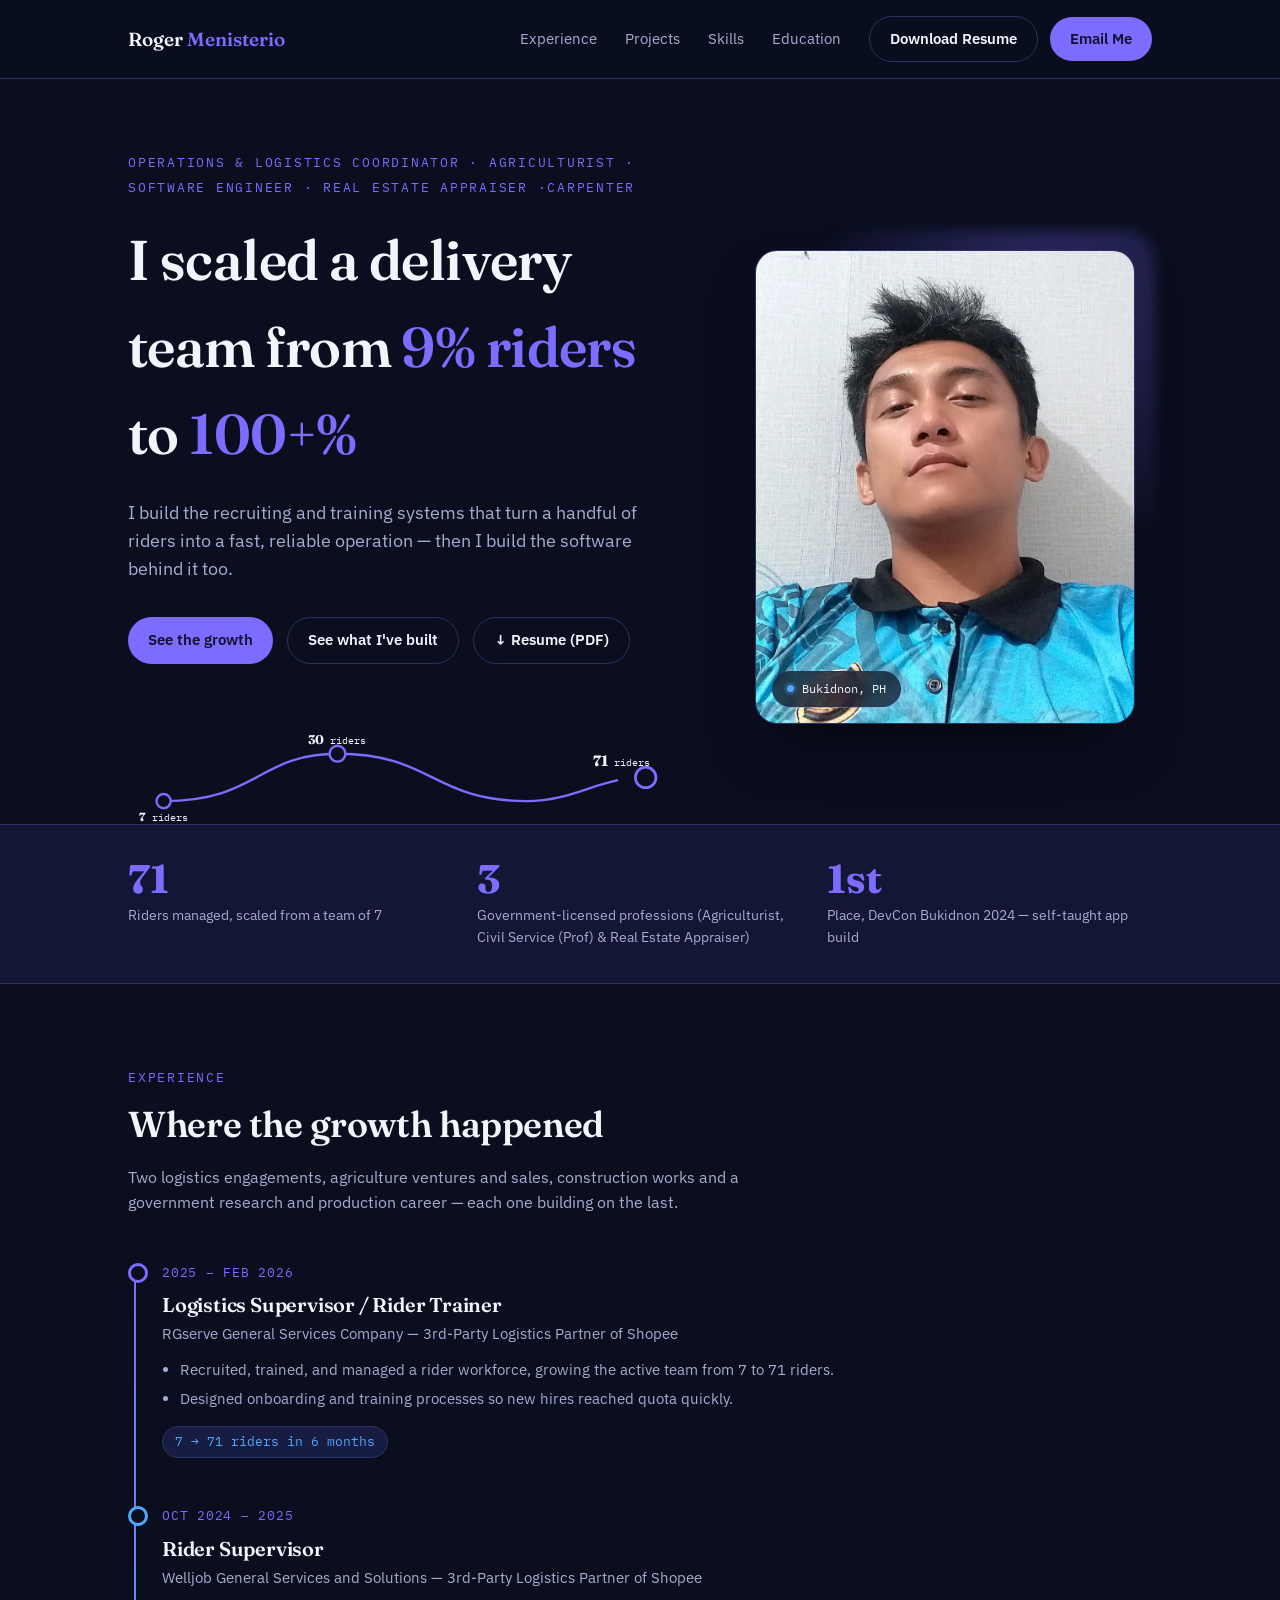
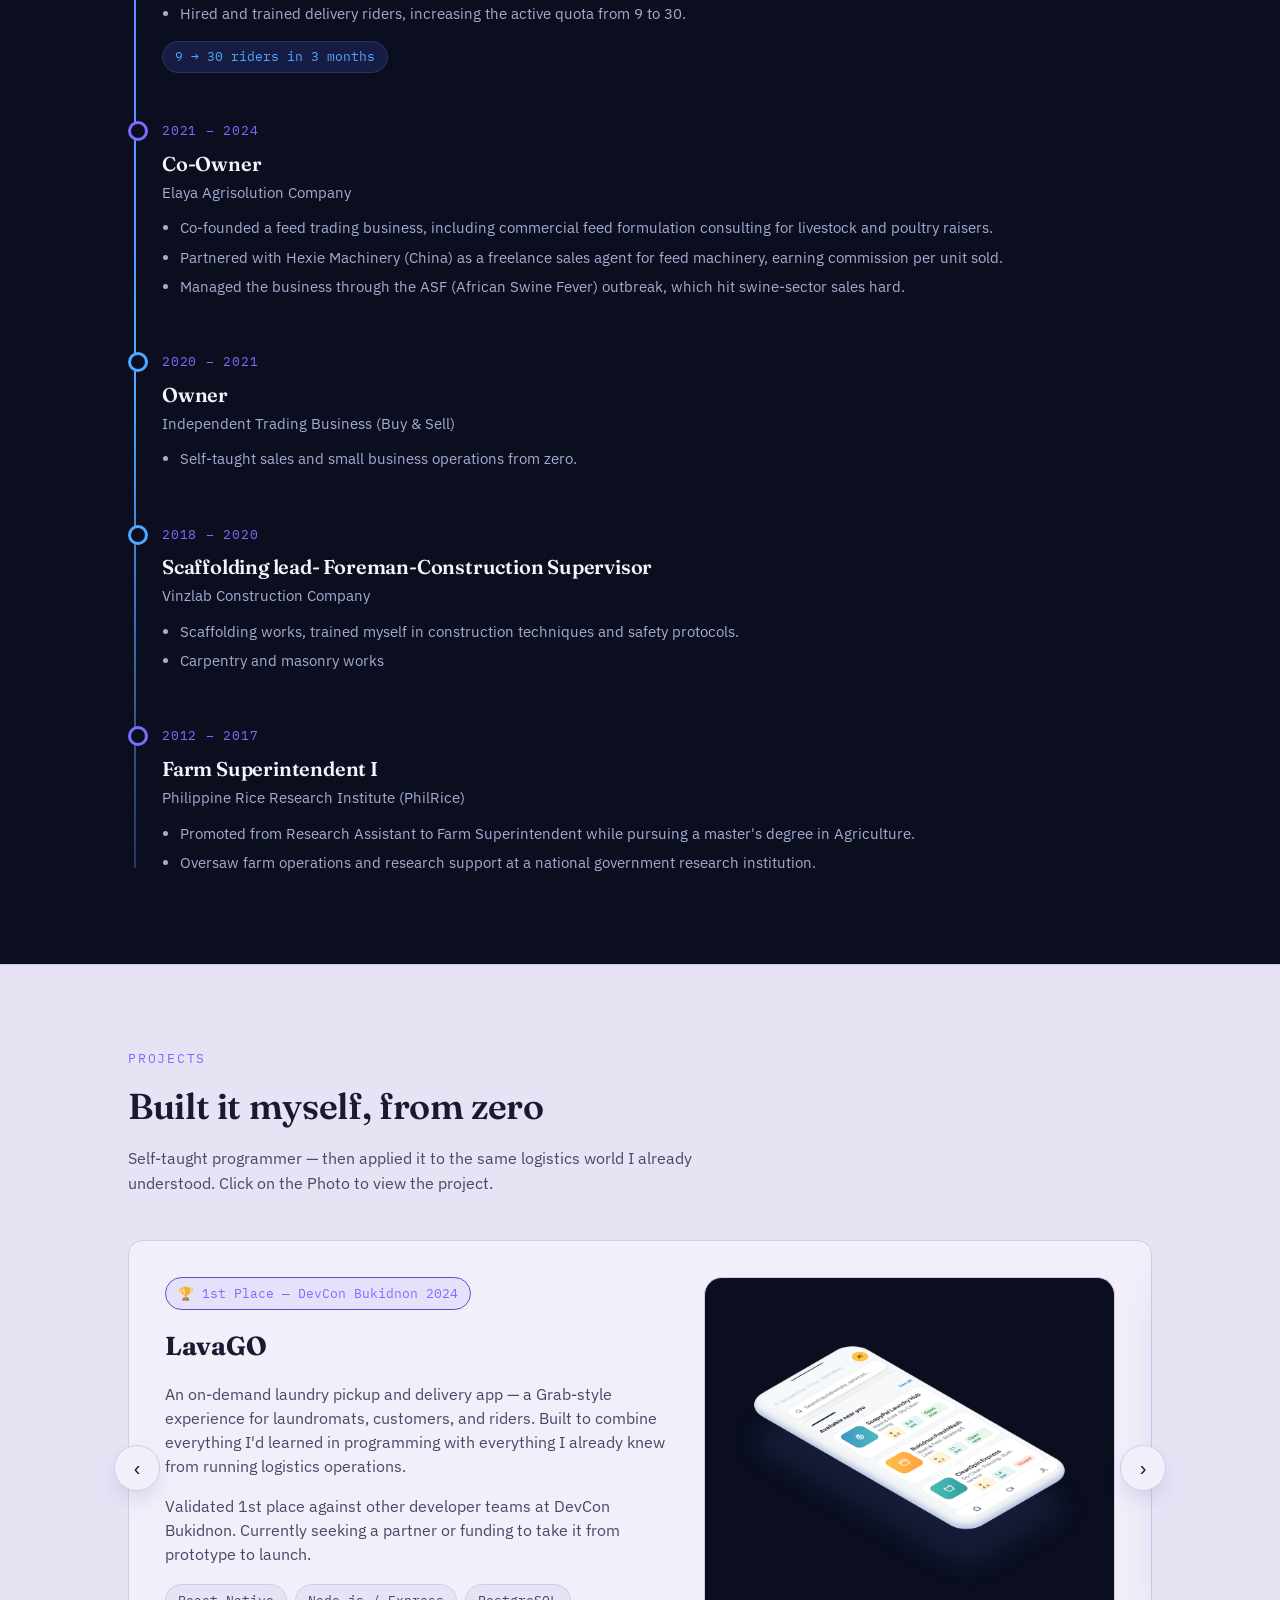
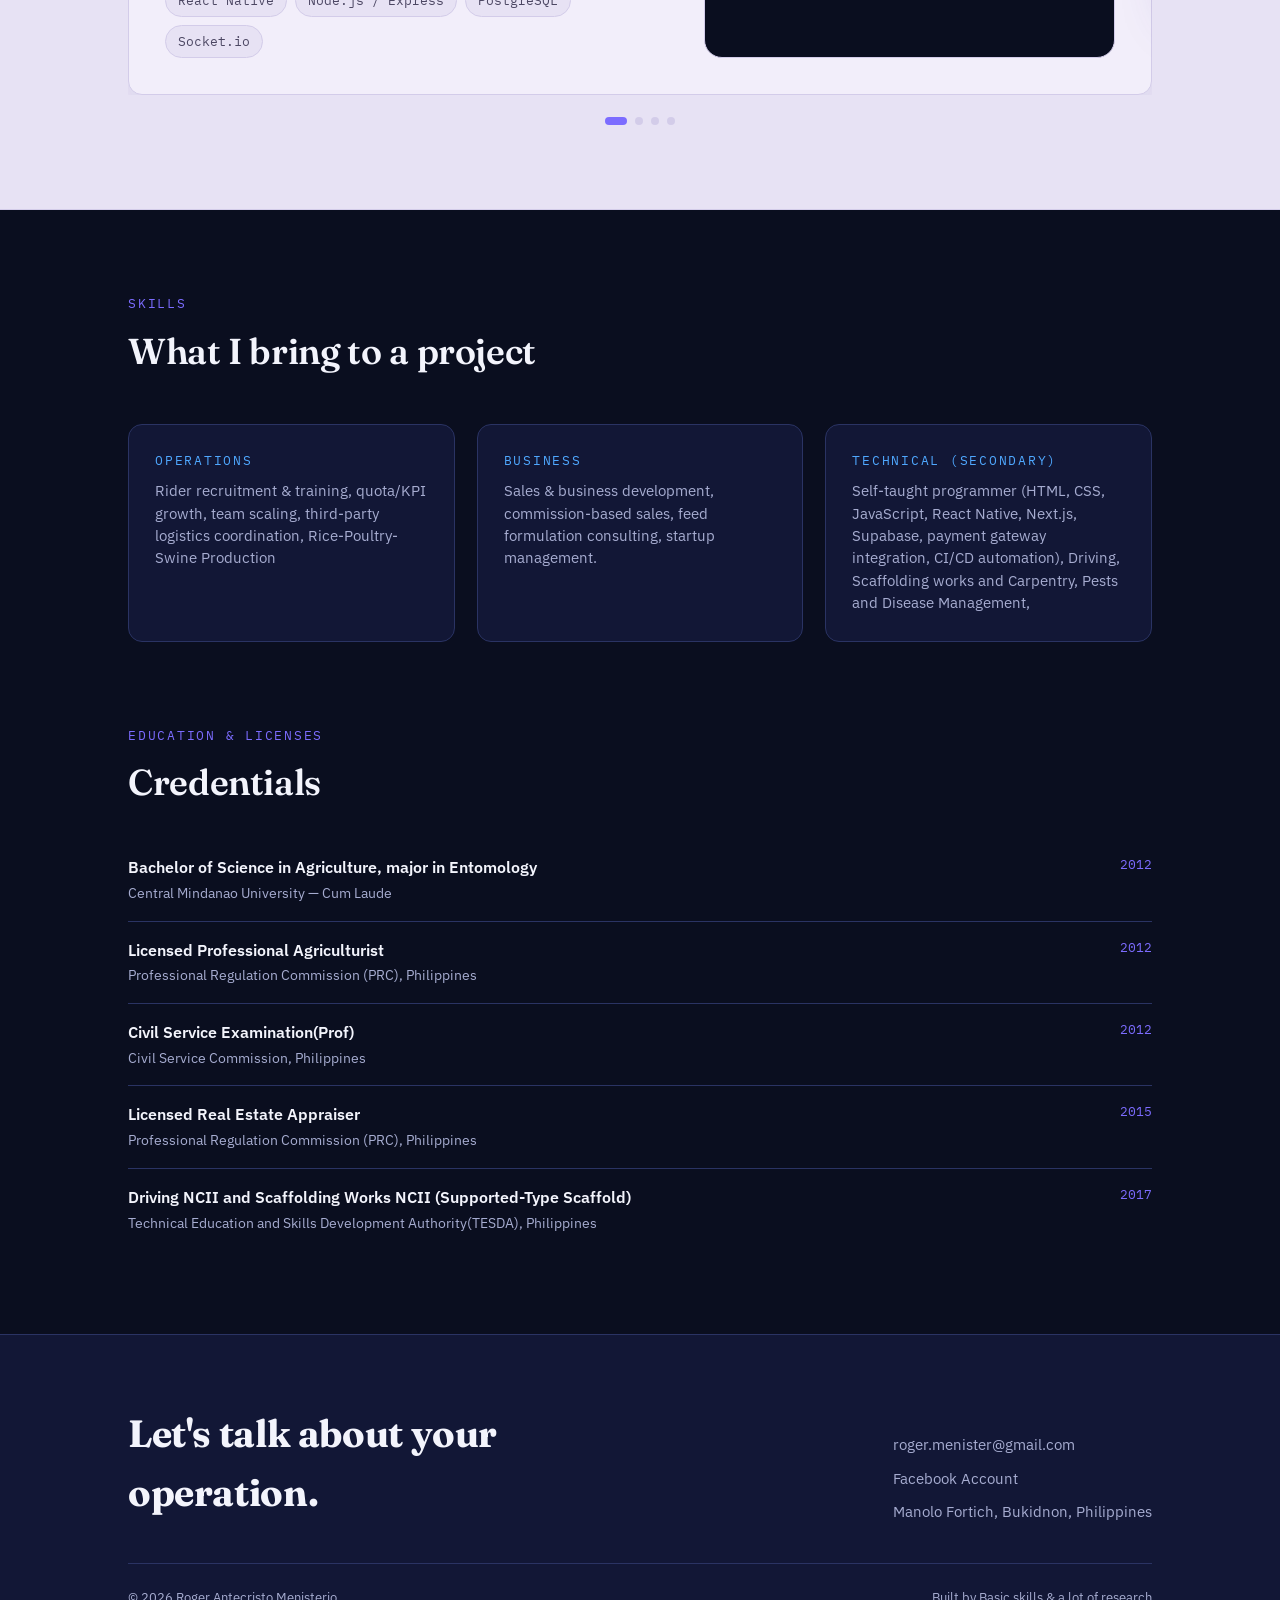
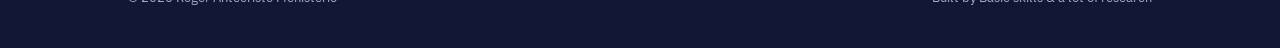
==== index.html @ d22a6342 "modified index.html added link for funnel" ====
<!DOCTYPE html>
<html lang="en">
<head>
<meta charset="UTF-8" />
<meta name="viewport" content="width=device-width, initial-scale=1.0" />
<title>Roger Menisterio — Operations & Logistics Coordinator</title>
<meta name="description" content="Roger Menisterio scales logistics and delivery teams. From 7 riders to 71 — operations, training, and the tech behind them." />
<link rel="preconnect" href="https://fonts.googleapis.com">
<link rel="preconnect" href="https://fonts.gstatic.com" crossorigin>
<link href="https://fonts.googleapis.com/css2?family=Fraunces:opsz,wght@9..144,400;9..144,500;9..144,600;9..144,700&family=IBM+Plex+Sans:wght@400;500;600;700&family=IBM+Plex+Mono:wght@400;500;600&display=swap" rel="stylesheet">
<link rel="stylesheet" href="css/style.css" />
</head>
<body>

<header class="site">
  <div class="wrap">
    <div class="logo">Roger <span>Menisterio</span></div>

    <div class="nav-group" id="nav-group">
      <nav class="links">
        <a href="#work">Experience</a>
        <a href="#projects">Projects</a>
        <a href="#skills">Skills</a>
        <a href="#education">Education</a>
      </nav>
      <div class="header-actions">
        <a class="btn btn-ghost" id="resume-btn" href="https://drive.google.com/uc?export=download&id=16iH8aha3kYG5c7ymf8ZeNE4A8_jQozPO" target="_blank" rel="noopener">Download Resume</a>
        <a class="btn btn-primary" href="mailto:roger.menister@gmail.com" target="_blank" rel="noopener">Email Me</a>
      </div>
    </div>

    <button class="menu-toggle" id="menu-toggle" aria-expanded="false" aria-controls="nav-group" aria-label="Toggle menu">
      <span></span><span></span><span></span>
    </button>
  </div>
</header>

<section class="hero">
  <div class="wrap">
    <div class="hero-grid">
      <div class="hero-text">
        <span class="eyebrow">Operations &amp; Logistics Coordinator · Agriculturist · Software Engineer · Real Estate Appraiser ·Carpenter</span>
        <h1>I scaled a delivery team from <em>9% riders</em> to <em>100+%</em></h1>
        <p class="sub">I build the recruiting and training systems that turn a handful of riders into a fast, reliable operation — then I build the software behind it too.</p>
        <div class="hero-ctas">
          <a class="btn btn-primary" href="#work">See the growth</a>
          <a class="btn btn-ghost" href="#projects">See what I've built</a>
          <a class="btn btn-ghost" href="https://drive.google.com/uc?export=download&id=16iH8aha3kYG5c7ymf8ZeNE4A8_jQozPO" target="_blank" rel="noopener">↓ Resume (PDF)</a>
        </div>

        <div class="route hero-route-wrap" aria-hidden="true">
          <svg viewBox="0 0 700 120" xmlns="http://www.w3.org/2000/svg">
            <path class="route-path animate" d="M40,90 C160,90 160,30 260,30 C380,30 380,90 500,90 C560,90 590,60 650,60" />
            <circle cx="40" cy="90" r="9" fill="#0A0E1F" stroke="#7C6CFF" stroke-width="3"/>
            <text x="40" y="115" text-anchor="middle" class="node-label"><tspan class="node-num" font-size="15">7</tspan> riders</text>
            <circle cx="260" cy="30" r="10" fill="#0A0E1F" stroke="#7C6CFF" stroke-width="3"/>
            <text x="260" y="18" text-anchor="middle" class="node-label"><tspan class="node-num" font-size="16">30</tspan> riders</text>
            <circle cx="650" cy="60" r="13" fill="#0A0E1F" stroke="#7C6CFF" stroke-width="3.5"/>
            <text x="620" y="45" text-anchor="middle" class="node-label"><tspan class="node-num" font-size="19">71</tspan> riders</text>
          </svg>
        </div>
      </div>

      <div class="hero-photo">
        <div class="photo-card">
          <img src="[data-uri]" alt="Roger Menisterio" />
          <!-- <img src="img-cover" alt=""> -->
          <div class="photo-tag"><span class="dot"></span> Bukidnon, PH</div>
        </div>
      </div>
    </div>
  </div>
</section>

<div class="proof">
  <div class="wrap">
    <div class="proof-item">
      <div class="proof-num">71</div>
      <div class="proof-label">Riders managed, scaled from a team of 7</div>
    </div>
    <div class="proof-item">
      <div class="proof-num">3</div>
      <div class="proof-label">Government-licensed professions (Agriculturist, Civil Service (Prof) &amp; Real Estate Appraiser)</div>
    </div>
    <div class="proof-item">
      <div class="proof-num">1st</div>
      <div class="proof-label">Place, DevCon Bukidnon 2024 — self-taught app build</div>
    </div>
  </div>
</div>

<section id="work">
  <div class="wrap">
    <div class="section-head">
      <span class="eyebrow">Experience</span>
      <h2>Where the growth happened</h2>
      <p>Two logistics engagements, agriculture ventures and sales, construction works and a government research and production career — each one building on the last.</p>
    </div>

    <div class="timeline">
      <div class="stop">
        <span class="stop-date">2025 – FEB 2026</span>
        <h3>Logistics Supervisor / Rider Trainer</h3>
        <span class="org">RGserve General Services Company — 3rd-Party Logistics Partner of Shopee</span>
        <ul>
          <li>Recruited, trained, and managed a rider workforce, growing the active team from 7 to 71 riders.</li>
          <li>Designed onboarding and training processes so new hires reached quota quickly.</li>
        </ul>
        <span class="metric">7 → 71 riders in 6 months</span>
      </div>

      <div class="stop tealdot">
        <span class="stop-date">OCT 2024 – 2025</span>
        <h3>Rider Supervisor</h3>
        <span class="org">Welljob General Services and Solutions — 3rd-Party Logistics Partner of Shopee</span>
        <ul>
          <li>Hired and trained delivery riders, increasing the active quota from 9 to 30.</li>
        </ul>
        <span class="metric">9 → 30 riders in 3 months</span>
      </div>

      <div class="stop">
        <span class="stop-date">2021 – 2024</span>
        <h3>Co-Owner</h3>
        <span class="org">Elaya Agrisolution Company</span>
        <ul>
          <li>Co-founded a feed trading business, including commercial feed formulation consulting for livestock and poultry raisers.</li>
          <li>Partnered with Hexie Machinery (China) as a freelance sales agent for feed machinery, earning commission per unit sold.</li>
          <li>Managed the business through the ASF (African Swine Fever) outbreak, which hit swine-sector sales hard.</li>
        </ul>
      </div>

      <div class="stop tealdot">
        <span class="stop-date">2020 – 2021</span>
        <h3>Owner</h3>
        <span class="org">Independent Trading Business (Buy &amp; Sell)</span>
        <ul>
          <li>Self-taught sales and small business operations from zero.</li>
        </ul>
      </div>
      <div class="stop tealdot">
        <span class="stop-date">2018 – 2020</span>
        <h3>Scaffolding lead- Foreman-Construction Supervisor</h3>
        <span class="org">Vinzlab Construction Company</span>
        <ul>
          <li>Scaffolding works, trained myself in construction techniques and safety protocols.</li>
          <li>Carpentry and masonry works</li>
        </ul>
      </div>

      <div class="stop">
        <span class="stop-date">2012 – 2017</span>
        <h3>Farm Superintendent I</h3>
        <span class="org">Philippine Rice Research Institute (PhilRice)</span>
        <ul>
          <li>Promoted from Research Assistant to Farm Superintendent while pursuing a master's degree in Agriculture.</li>
          <li>Oversaw farm operations and research support at a national government research institution.</li>
        </ul>
      </div>
    </div>
  </div>
</section>

<section id="projects" style="background:var(--bg-alt); border-top:1px solid var(--line); border-bottom:1px solid var(--line);">
  <div class="wrap">
    <div class="section-head">
      <span class="eyebrow">Projects</span>
      <h2>Built it myself, from zero</h2>
      <p>Self-taught programmer — then applied it to the same logistics world I already understood. Click on the Photo to view the project.</p>
    </div>

    <div class="carousel" id="project-carousel">
      <button class="carousel-arrow left" id="carousel-prev" aria-label="Previous project">&#8249;</button>

      <div class="carousel-viewport">
        <div class="carousel-track" id="carousel-track">

          <div class="carousel-slide">
            <div class="project-card">
              <div>
                <span class="badge-win">🏆 1st Place — DevCon Bukidnon 2024</span>
                <h3>LavaGO</h3>
                <p>An on-demand laundry pickup and delivery app — a Grab-style experience for laundromats, customers, and riders. Built to combine everything I'd learned in programming with everything I already knew from running logistics operations.</p>
                <p style="margin-top:14px;">Validated 1st place against other developer teams at DevCon Bukidnon. Currently seeking a partner or funding to take it from prototype to launch.</p>
                <div class="stack-pills">
                  <span class="pill">React Native</span>
                  <span class="pill">Node.js / Express</span>
                  <span class="pill">PostgreSQL</span>
                  <span class="pill">Socket.io</span>
                </div>
              </div>
              <div class="app-mock">
                <a href="https://imbobot.github.io/lavaGo-prototype/" target="_blank">              
                <img src="image/lavago-preview.png" 
                    alt="LavaGO app preview" 
                    style="width:100%; height:100%; object-fit:contain;" /> 
                  </a>
              </div>
            </div>
          </div>

          <div class="carousel-slide">
            <div class="project-card">
              <div>
                <span class="badge-win">🏆 Facebook and Youtube Automation 2026</span>
                <h3>PWA Video uploader</h3>
                <p>This is an offline PWA or Progressive Web App project schedule uploader for every video I finished edited and then push the schedule to my schedule.json in github</p>
                <p style="margin-top:14px;">less destruction, simplified uploading and posting to YT & FB</p>
                <div class="stack-pills">
                  <span class="pill">Supabase</span>
                  <span class="pill">PWA</span>
                  <span class="pill">CI/CD</span>
                  <span class="pill">API...</span>
                </div>
              </div>
              <div class="app-mock">
                <a href="https://github.com/ImBobot/feedmaster-automation/" target="_blank">
                  <img src="image/pwa-scheduler.png" alt="PWA Scheduler" style="width:100%; height:100%; object-fit:contain;" />
                </a>
              </div>
            </div>
          </div>

          <div class="carousel-slide">
            <div class="project-card">
              <div>
                <a href="#" target="_blank">
                  <span class="badge-win">🏆 Ebook Selling</span>
                  <h3>Feed Master PH</h3>
                  <p>This site is about teaching feed formulation, tips and management for small, medium livestock and aqua growers. By knowing feed formulation, many farmers able to save cost (by saving 30-40% in feed expenses) - given chance to grow and were able to expand their operations</p>
                  <p style="margin-top:14px;">Testimonies and results can be checked in the website and pages post itself</p>
                  <div class="stack-pills">
                    <span class="pill">paymongo</span>
                    <span class="pill">CI/CD</span>
                    <span class="pill">Node.js</span>
                    <span class="pill">Next.js</span>
                  </div>
                </a>
              </div>
              <div class="app-mock">
                <a href="" target="_blank">
                  <img src="image/feedmaster-ph.png" alt="LavaGO app preview" style="width:100%; height:100%; object-fit:contain;">
                </a>
              </div>
            </div>
          </div>

          <div class="carousel-slide">
            <div class="project-card">
              <div>
                <span class="badge-win">🏆 Prospect Funnel</span>
                <h3>Lead Generation App</h3>
                <p>This is one of those application I used while assisting  two logistic companies increase their qouta. I used facebook ads then a landing page to filter interested applications, send the FREEbies this is the same pattern I used</p>
                <p style="margin-top:14px;">Facebook Marketing + Automation + Google Apps Script + google sheet equals to efficient lead generation</p>
                <div class="stack-pills">
                  <span class="pill">automation</span>
                  <span class="pill">Node JS</span>
                  <span class="pill">HTML, CSS, JS</span>
                  <span class="pill">Google Sheets</span>
                </div>
              </div>
              <div class="app-mock">
                <a href="https://ebook.feedmasterph.com/" target="_blank">
                  <img src="image/funnel.png" alt="funnel app preview" style="width:100%; height:100%; object-fit:contain;">
                </a>
              </div>
            </div>
          </div>

        </div>
      </div>

      <button class="carousel-arrow right" id="carousel-next" aria-label="Next project">&#8250;</button>
    </div>

    <div class="carousel-dots" id="carousel-dots">
      <button class="carousel-dot active" aria-label="Go to project 1"></button>
      <button class="carousel-dot" aria-label="Go to project 2"></button>
      <button class="carousel-dot" aria-label="Go to project 3"></button>
      <button class="carousel-dot" aria-label="Go to project 4"></button>
    </div>
  </div>
</section>

<section id="skills">
  <div class="wrap">
    <div class="section-head">
      <span class="eyebrow">Skills</span>
      <h2>What I bring to a project</h2>
    </div>
    <div class="skills-grid">
      <div class="skill-card">
        <span class="eyebrow" style="color:var(--teal);">Operations</span>
        <p>Rider recruitment &amp; training, quota/KPI growth, team scaling, third-party logistics coordination, Rice-Poultry-Swine Production</p>
      </div>
      <div class="skill-card">
        <span class="eyebrow" style="color:var(--teal);">Business</span>
        <p>Sales &amp; business development, commission-based sales, feed formulation consulting, startup management.</p>
      </div>
      <div class="skill-card">
        <span class="eyebrow" style="color:var(--teal);">Technical (secondary)</span>
        <p>Self-taught programmer (HTML, CSS, JavaScript, React Native, Next.js, Supabase, payment gateway integration, CI/CD automation), Driving, Scaffolding works and Carpentry, Pests and Disease Management, </p>
      </div>
    </div>
  </div>
</section>

<section id="education" style="padding-top:0;">
  <div class="wrap">
    <div class="section-head">
      <span class="eyebrow">Education &amp; Licenses</span>
      <h2>Credentials</h2>
    </div>
    <div class="edu-list">
      <div class="edu-item">
        <div>
          <div class="what">Bachelor of Science in Agriculture, major in Entomology</div>
          <div class="where">Central Mindanao University — Cum Laude</div>
        </div>
        <div class="when">2012</div>
      </div>
      <div class="edu-item">
        <div>
          <div class="what">Licensed Professional Agriculturist</div>
          <div class="where">Professional Regulation Commission (PRC), Philippines</div>
        </div>
        <div class="when">2012</div>
      </div>
      <div class="edu-item">
        <div>
          <div class="what">Civil Service Examination(Prof)</div>
          <div class="where">Civil Service Commission, Philippines</div>
        </div>
        <div class="when">2012</div>
      </div>
      <div class="edu-item">
        <div>
          <div class="what">Licensed Real Estate Appraiser</div>
          <div class="where">Professional Regulation Commission (PRC), Philippines</div>
        </div>
        <div class="when">2015</div>
      </div>
      <div class="edu-item">
        <div>
          <div class="what">Driving NCII and Scaffolding Works NCII (Supported-Type Scaffold)</div>
          <div class="where">Technical Education and Skills Development Authority(TESDA), Philippines</div>
        </div>
        <div class="when">2017</div>
      </div>
    </div>
  </div>
</section>

<footer>
  <div class="wrap">
    <div class="contact-box">
      <h2>Let's talk about your operation.</h2>
      <div class="contact-links">
        <a href="mailto:roger.menister@gmail.com"><i class="fas fa-envelope"></i> roger.menister@gmail.com</a>
        <a href="https://www.facebook.com/roger.menisterio" target="_blank" rel="noopener noreferrer">
          <i class="fab fa-facebook-f"></i> Facebook Account
        </a>
        <a href="#" onclick="return false;"><i class="fas fa-map-marker-alt"></i> Manolo Fortich, Bukidnon, Philippines</a>
      </div>
    </div>
    <div class="foot-bottom">
      <span>© 2026 Roger Antecristo Menisterio</span>
      <span>Built by Basic skills &amp; a lot of research</span>
    </div>
  </div>
</footer>

<script>
  (function(){
    var toggle = document.getElementById('menu-toggle');
    var navGroup = document.getElementById('nav-group');
    if(!toggle || !navGroup) return;

    function closeMenu(){
      navGroup.classList.remove('open');
      toggle.setAttribute('aria-expanded','false');
    }
    function openMenu(){
      navGroup.classList.add('open');
      toggle.setAttribute('aria-expanded','true');
    }

    toggle.addEventListener('click', function(){
      var isOpen = navGroup.classList.contains('open');
      if(isOpen){ closeMenu(); } else { openMenu(); }
    });

    // Close the menu after tapping any link/button inside it
    navGroup.querySelectorAll('a').forEach(function(el){
      el.addEventListener('click', closeMenu);
    });

    // Close if the viewport is resized back to desktop width
    window.addEventListener('resize', function(){
      if(window.innerWidth > 900){ closeMenu(); }
    });
  })();
</script>
<script>
  (function(){
    var track = document.getElementById('carousel-track');
    var prevBtn = document.getElementById('carousel-prev');
    var nextBtn = document.getElementById('carousel-next');
    var dotsWrap = document.getElementById('carousel-dots');
    if(!track || !prevBtn || !nextBtn) return;

    var slides = track.querySelectorAll('.carousel-slide');
    var dots = dotsWrap ? dotsWrap.querySelectorAll('.carousel-dot') : [];
    var total = slides.length;
    var index = 0;

    function update(){
      track.style.transform = 'translateX(-' + (index * 100) + '%)';
      dots.forEach(function(dot, i){
        dot.classList.toggle('active', i === index);
      });
    }

    function goTo(i){
      index = (i + total) % total; // loop around both directions
      update();
    }

    prevBtn.addEventListener('click', function(){ goTo(index - 1); });
    nextBtn.addEventListener('click', function(){ goTo(index + 1); });

    dots.forEach(function(dot, i){
      dot.addEventListener('click', function(){ goTo(i); });
    });

    // Keyboard arrow support when carousel is focused/hovered
    var carousel = document.getElementById('project-carousel');
    if(carousel){
      carousel.addEventListener('keydown', function(e){
        if(e.key === 'ArrowLeft'){ goTo(index - 1); }
        if(e.key === 'ArrowRight'){ goTo(index + 1); }
      });
    }

    // Autoplay: advance automatically, pause while the user is looking at it
    var AUTOPLAY_DELAY = 4500; // ms spent on each slide before advancing
    var reduceMotion = window.matchMedia('(prefers-reduced-motion: reduce)').matches;
    var timer = null;

    function startAutoplay(){
      if(reduceMotion) return; // respect user preference, no forced motion
      stopAutoplay();
      timer = setInterval(function(){ goTo(index + 1); }, AUTOPLAY_DELAY);
    }
    function stopAutoplay(){
      if(timer){ clearInterval(timer); timer = null; }
    }

    if(carousel){
      carousel.addEventListener('mouseenter', stopAutoplay);
      carousel.addEventListener('mouseleave', startAutoplay);
      carousel.addEventListener('focusin', stopAutoplay);
      carousel.addEventListener('focusout', startAutoplay);
    }
    // Manual navigation resets the timer so it doesn't jump right after a click
    prevBtn.addEventListener('click', startAutoplay);
    nextBtn.addEventListener('click', startAutoplay);
    dots.forEach(function(dot){ dot.addEventListener('click', startAutoplay); });

    startAutoplay();
    update();
  })();
</script>
</body>
</html>
---- css/style.css ----
:root{
    --bg:        #0A0E1F;
    --bg-alt:    #121736;
    --surface:   #171D42;
    --line:      #2A3363;
    --amber:     #7C6CFF;
    --amber-dim: #5B4FCC;
    --teal:      #4FA8FF;
    --ink:       #F3F4FC;
    --ink-dim:   #A6ACD0;
    --radius:    14px;
    --maxw:      1080px;
}
*{box-sizing:border-box;}
  html{scroll-behavior:smooth;}
body{
    margin:0;
    background:var(--bg);
    color:var(--ink);
    font-family:'IBM Plex Sans', sans-serif;
    line-height:1.55;
    -webkit-font-smoothing:antialiased;
}
a{color:inherit;}
.wrap{max-width:var(--maxw); margin:0 auto; padding:0 28px;}
h1,h2,h3{font-family:'Fraunces', serif; margin:0; letter-spacing:-0.01em; color:var(--ink);}
.eyebrow{
    font-family:'IBM Plex Mono', monospace;
    font-size:12.5px;
    letter-spacing:0.14em;
    text-transform:uppercase;
    color:var(--amber);
}
.mono{font-family:'IBM Plex Mono', monospace;}

:focus-visible{ outline:2px solid var(--teal); outline-offset:3px; }

  /* NAV */
header.site{
    position:sticky; top:0; z-index:40;
    background:rgba(10,14,31,0.86);
    backdrop-filter:blur(10px);
    border-bottom:1px solid var(--line);
}
header.site .wrap{
    display:flex; align-items:center; justify-content:space-between;
    padding-top:16px; padding-bottom:16px;
    position:relative;
}
.logo{font-family:'Fraunces', serif; font-weight:600; font-size:19px; color:var(--ink);}
.logo span{color:var(--amber);}

.nav-group{display:flex; align-items:center; gap:28px;}
nav.links{display:flex; gap:28px; font-size:14.5px;}
nav.links a{text-decoration:none; color:var(--ink-dim); transition:color .18s;}
nav.links a:hover{color:var(--amber);}
.header-actions{display:flex; gap:12px; align-items:center;}

.btn{
    display:inline-flex; align-items:center; gap:8px;
    padding:11px 20px; border-radius:999px;
    font-size:14.5px; font-weight:600; text-decoration:none;
    transition:transform .15s ease, box-shadow .15s ease;
}
.btn-primary{background:var(--amber); color:#10132B;}
.btn-primary:hover{transform:translateY(-1px); box-shadow:0 8px 22px -8px rgba(124,108,255,0.55);}
.btn-ghost{border:1px solid var(--line); color:var(--ink);}
.btn-ghost:hover{border-color:var(--amber); color:var(--amber);}

  /* Hamburger (mobile only) */
.menu-toggle{
    display:none;
    background:none; border:1px solid var(--line); border-radius:10px;
    width:42px; height:38px;
    align-items:center; justify-content:center;
    cursor:pointer;
    flex-direction:column; gap:4px;
}
.menu-toggle span{
    display:block; width:20px; height:2px; background:var(--ink);
    transition:transform .2s ease, opacity .2s ease;
}
.menu-toggle[aria-expanded="true"] span:nth-child(1){transform:translateY(6px) rotate(45deg);}
.menu-toggle[aria-expanded="true"] span:nth-child(2){opacity:0;}
.menu-toggle[aria-expanded="true"] span:nth-child(3){transform:translateY(-6px) rotate(-45deg);}

@media (prefers-reduced-motion: reduce){
    .menu-toggle span{transition:none;}
}

@media (max-width:900px){
.menu-toggle{display:flex;}
    .nav-group{
      display:none;
      position:absolute; top:100%; left:0; right:0;
      background:var(--bg-alt); border-bottom:1px solid var(--line);
      flex-direction:column; align-items:flex-start;
      padding:22px 28px 28px; gap:20px;
      box-shadow:0 20px 40px -18px rgba(0,0,0,0.5);
    }
    .nav-group.open{display:flex;}
    nav.links{flex-direction:column; gap:16px; font-size:16px;}
    .header-actions{flex-direction:column; align-items:stretch; width:100%; gap:10px;}
    .header-actions .btn{justify-content:center;}
}

  /* HERO */
  .hero{padding:70px 0 0; position:relative; overflow:hidden;}
  .hero .wrap{position:relative; z-index:2;}
  .hero-grid{
    display:grid; grid-template-columns:1.15fr 0.85fr;
    gap:48px; align-items:center;
}
  .hero h1{
    font-size:clamp(34px, 4.6vw, 56px);
    font-weight:600;
    margin:18px 0 22px;
  }
  .hero h1 em{
    font-style:normal; color:var(--amber);
    position:relative;
  }
  .hero p.sub{
    color:var(--ink-dim); font-size:18px; max-width:520px; margin:0 0 34px;
  }
  .hero-ctas{display:flex; gap:14px; flex-wrap:wrap; margin-bottom:56px;}

  .hero-photo{position:relative; display:flex; justify-content:center;}
  .hero-photo::before{
    content:"";
    position:absolute;
    width:340px; height:420px;
    top:-20px; right:calc(50% - 210px);
    background:radial-gradient(circle at 70% 20%, rgba(124,108,255,0.35), transparent 60%),
               radial-gradient(circle at 20% 90%, rgba(79,168,255,0.28), transparent 55%);
    filter:blur(6px);
    z-index:0;
    border-radius:28px;
  }
  .photo-card{
    position:relative; z-index:1;
    width:100%; max-width:380px;
    border-radius:22px;
    overflow:hidden;
    border:1px solid var(--line);
    background:var(--surface);
    box-shadow:0 30px 60px -20px rgba(0,0,0,0.55);
  }
  .photo-card img{
    width:100%; display:block;
    aspect-ratio:4/5;
    object-fit:cover;
    filter:saturate(1.04) contrast(1.03);
  }
  .photo-tag{
    position:absolute; left:16px; bottom:16px; z-index:2;
    background:rgba(10,14,31,0.72);
    backdrop-filter:blur(6px);
    border:1px solid var(--line);
    padding:8px 14px; border-radius:999px;
    font-family:'IBM Plex Mono', monospace; font-size:12px;
    color:var(--ink); display:flex; align-items:center; gap:8px;
  }
  .photo-tag .dot{width:7px; height:7px; border-radius:50%; background:var(--teal); box-shadow:0 0 0 3px rgba(79,168,255,0.2);}

  .hero-route-wrap{margin-top:8px;}

  @media (max-width:900px){
    .hero-grid{grid-template-columns:1fr;}
    .hero-photo{order:-1; margin-bottom:8px;}
    .photo-card{max-width:280px;}
  }

  /* ROUTE VISUAL */
  .route{
    display:flex; align-items:center; justify-content:space-between;
    max-width:720px; position:relative; padding:10px 4px 0;
  }
  .route svg{width:100%; height:auto; display:block;}
  .route-path{
    stroke:var(--line); stroke-width:3; fill:none;
  }
  .route-path.animate{
    stroke:var(--amber);
    stroke-dasharray:600;
    stroke-dashoffset:600;
    animation:draw 2.2s ease forwards .3s;
  }
  @keyframes draw{ to{ stroke-dashoffset:0; } }
  .node-label{ font-family:'IBM Plex Mono', monospace; fill:var(--ink); font-size:13px;}
  .node-num{ font-family:'Fraunces', serif; font-weight:700; }
  @media (prefers-reduced-motion: reduce){
    .route-path.animate{ animation:none; stroke-dashoffset:0; }
  }

  /* PROOF STRIP */
  .proof{
    border-top:1px solid var(--line); border-bottom:1px solid var(--line);
    background:var(--bg-alt);
  }
  .proof .wrap{
    display:grid; grid-template-columns:repeat(3,1fr);
    gap:24px; padding:34px 28px;
  }
  .proof-item{text-align:left;}
  .proof-num{font-family:'Fraunces', serif; font-size:40px; font-weight:700; color:var(--amber); line-height:1;}
  .proof-label{color:var(--ink-dim); font-size:14px; margin-top:6px;}

  section{padding:84px 0;}
  .section-head{margin-bottom:44px; max-width:640px;}
  .section-head .eyebrow{margin-bottom:10px; display:block;}
  .section-head h2{font-size:clamp(26px,4vw,36px); font-weight:600;}
  .section-head p{color:var(--ink-dim); margin-top:12px; font-size:16px;}

  /* TIMELINE (route stops) */
  .timeline{position:relative; padding-left:34px;}
  .timeline::before{
    content:""; position:absolute; left:6px; top:6px; bottom:6px; width:2px;
    background:linear-gradient(var(--amber), var(--teal) 60%, var(--line));
  }
  .stop{position:relative; padding-bottom:44px;}
  .stop:last-child{padding-bottom:0;}
  .stop::before{
    content:""; position:absolute; left:-34px; top:4px;
    width:14px; height:14px; border-radius:50%;
    background:var(--bg); border:3px solid var(--amber);
  }
  .stop.tealdot::before{border-color:var(--teal);}
  .stop-date{font-family:'IBM Plex Mono', monospace; font-size:12.5px; color:var(--amber); letter-spacing:.06em;}
  .stop h3{font-size:20px; font-weight:600; margin:6px 0 3px;}
  .stop .org{color:var(--ink-dim); font-size:14.5px; margin-bottom:12px; display:block;}
  .stop ul{margin:0; padding-left:18px; color:var(--ink-dim); font-size:15px;}
  .stop li{margin-bottom:6px;}
  .stop .metric{
    display:inline-block; margin-top:10px;
    font-family:'IBM Plex Mono', monospace; font-size:13px;
    background:var(--surface); border:1px solid var(--line);
    padding:5px 12px; border-radius:999px; color:var(--teal);
  }

  /* PROJECT CARD */
  .project-card{
    background:var(--surface); border:1px solid var(--line);
    border-radius:var(--radius); padding:36px;
    display:grid; grid-template-columns:1.1fr 0.9fr; gap:36px; align-items:center;
  }
  .badge-win{
    display:inline-flex; align-items:center; gap:8px;
    background:rgba(124,108,255,0.12); border:1px solid var(--amber-dim);
    color:var(--amber); font-family:'IBM Plex Mono', monospace; font-size:12.5px;
    padding:6px 12px; border-radius:999px; margin-bottom:16px;
  }
  .project-card h3{font-size:26px; margin-bottom:10px;}
  .project-card p{color:var(--ink-dim); font-size:15.5px;}
  .stack-pills{display:flex; flex-wrap:wrap; gap:8px; margin-top:18px;}
  .pill{
    font-family:'IBM Plex Mono', monospace; font-size:12.5px;
    background:var(--bg-alt); border:1px solid var(--line);
    padding:6px 12px; border-radius:999px; color:var(--ink-dim);
  }
  .app-mock{
    background:var(--bg); border:1px solid var(--line); border-radius:18px;
    padding:20px; height:100%; min-height:220px;
    display:flex; flex-direction:column; gap:10px; justify-content:center;
  }
  .app-mock .row{display:flex; align-items:center; gap:10px; background:var(--surface); border:1px solid var(--line); border-radius:10px; padding:10px 12px;}
  .app-mock .dot{width:8px; height:8px; border-radius:50%; background:var(--teal); flex-shrink:0;}
  .app-mock .bar{height:8px; border-radius:4px; background:var(--line); flex:1;}
  .app-mock .bar.short{max-width:40%;}

  /* SKILLS */
  .skills-grid{display:grid; grid-template-columns:repeat(3,1fr); gap:22px;}
  .skill-card{
    background:var(--bg-alt); border:1px solid var(--line); border-radius:var(--radius);
    padding:26px;
  }
  .skill-card .eyebrow{margin-bottom:10px; display:block;}
  .skill-card p{color:var(--ink-dim); font-size:14.5px; margin:0;}

  /* EDUCATION */
  .edu-list{display:flex; flex-direction:column; gap:16px;}
  .edu-item{
    display:flex; justify-content:space-between; gap:20px; flex-wrap:wrap;
    border-bottom:1px solid var(--line); padding-bottom:16px;
  }
  .edu-item:last-child{border-bottom:none;}
  .edu-item .what{font-weight:600; font-size:16px;}
  .edu-item .where{color:var(--ink-dim); font-size:14px; margin-top:3px;}
  .edu-item .when{font-family:'IBM Plex Mono', monospace; font-size:13px; color:var(--amber); white-space:nowrap;}

  /* CONTACT / FOOTER */
  footer{
    background:var(--bg-alt); border-top:1px solid var(--line);
    padding:70px 0 40px;
  }
  .contact-box{
    display:flex; justify-content:space-between; align-items:flex-end; flex-wrap:wrap; gap:28px;
    padding-bottom:40px; border-bottom:1px solid var(--line); margin-bottom:24px;
  }
  .contact-box h2{font-size:clamp(26px,4vw,38px); max-width:480px;}
  .contact-links{display:flex; flex-direction:column; gap:10px; font-size:15px;}
  .contact-links a{text-decoration:none; color:var(--ink-dim); transition:color .15s;}
  .contact-links a:hover{color:var(--amber);}
  .foot-bottom{
    display:flex; justify-content:space-between; flex-wrap:wrap; gap:10px;
    font-size:13px; color:var(--ink-dim);
  }

  @media (max-width:760px){
    .proof .wrap{grid-template-columns:1fr; gap:20px; padding:28px;}
    .project-card{grid-template-columns:1fr;}
    .skills-grid{grid-template-columns:1fr;}
    .hero{padding:60px 0 30px;}
  }
  /* PROJECTS — light neutral + violet, distinct from the rest of the dark site */
  #projects{
    --bg-alt:  #E7E2F4;
    --surface: #F2EEFA;
    --line:    #D3CCE9;
    --ink:     #1D1832;
    --ink-dim: #4C4763;
  }
  #projects .project-card{
    box-shadow:0 24px 50px -24px rgba(76,60,150,0.28);
  }
  #projects .badge-win{
    background:rgba(124,108,255,0.10);
  }

  /* CAROUSEL */
  .carousel{position:relative;}
  .carousel-viewport{overflow:hidden;}
  .carousel-track{
    display:flex;
    transition:transform .5s cubic-bezier(.4,0,.2,1);
  }
  .carousel-slide{flex:0 0 100%; min-width:0;}
  .carousel-arrow{
    position:absolute; top:50%; transform:translateY(-50%);
    z-index:5;
    width:46px; height:46px; border-radius:50%;
    background:var(--surface); border:1px solid var(--line);
    color:var(--ink);
    display:flex; align-items:center; justify-content:center;
    cursor:pointer;
    font-size:20px; line-height:1;
    box-shadow:0 10px 24px -10px rgba(76,60,150,0.35);
    transition:transform .15s ease, border-color .15s ease;
  }
  .carousel-arrow:hover{ border-color:var(--amber); transform:translateY(-50%) scale(1.06); }
  .carousel-arrow.left{ left:-14px; }
  .carousel-arrow.right{ right:-14px; }
  .carousel-dots{
    display:flex; justify-content:center; gap:8px; margin-top:22px;
  }
  .carousel-dot{
    width:8px; height:8px; border-radius:50%;
    background:var(--line); border:none; padding:0; cursor:pointer;
  }
  .carousel-dot.active{ background:var(--amber); width:22px; border-radius:4px; transition:width .2s ease; }
  @media (prefers-reduced-motion: reduce){
    .carousel-track{ transition:none; }
    .carousel-dot.active{ transition:none; }
  }
  @media (max-width:640px){
    .carousel-arrow{ width:38px; height:38px; font-size:17px; }
    .carousel-arrow.left{ left:4px; }
    .carousel-arrow.right{ right:4px; }
  }
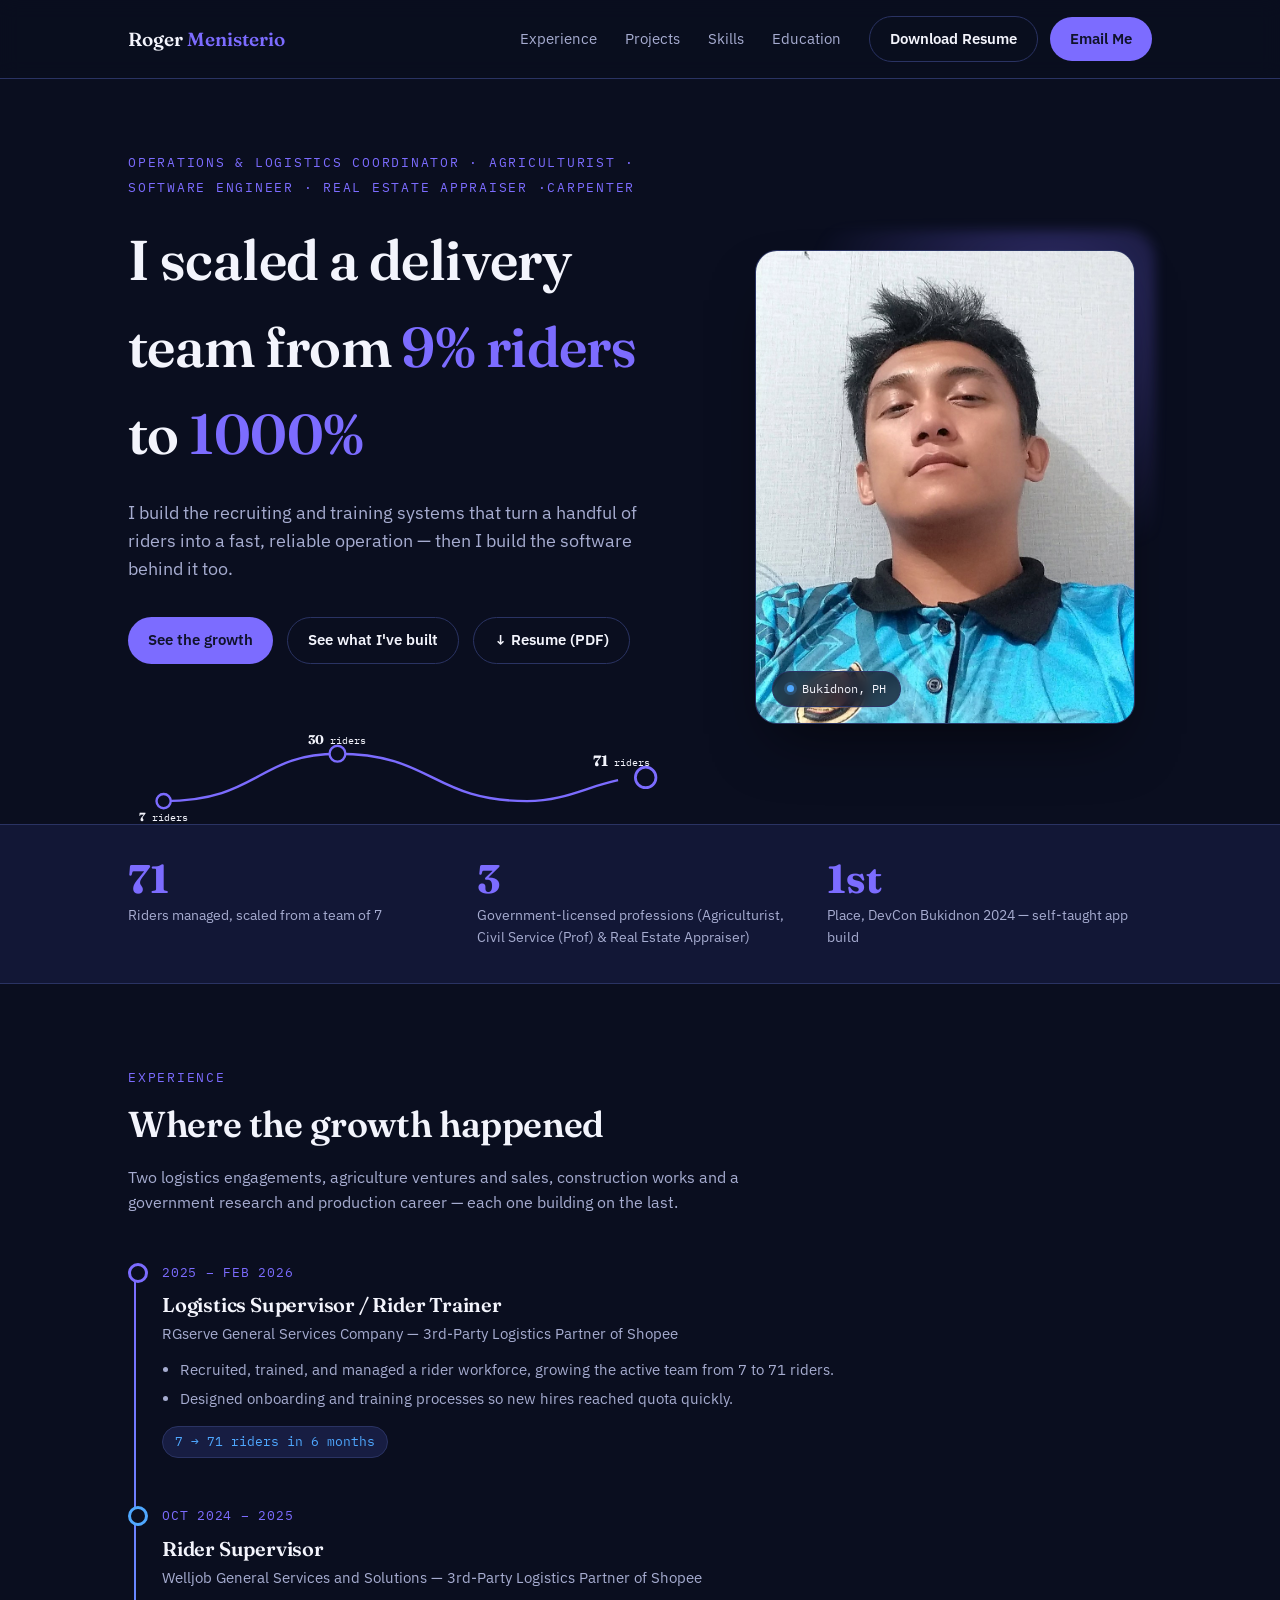
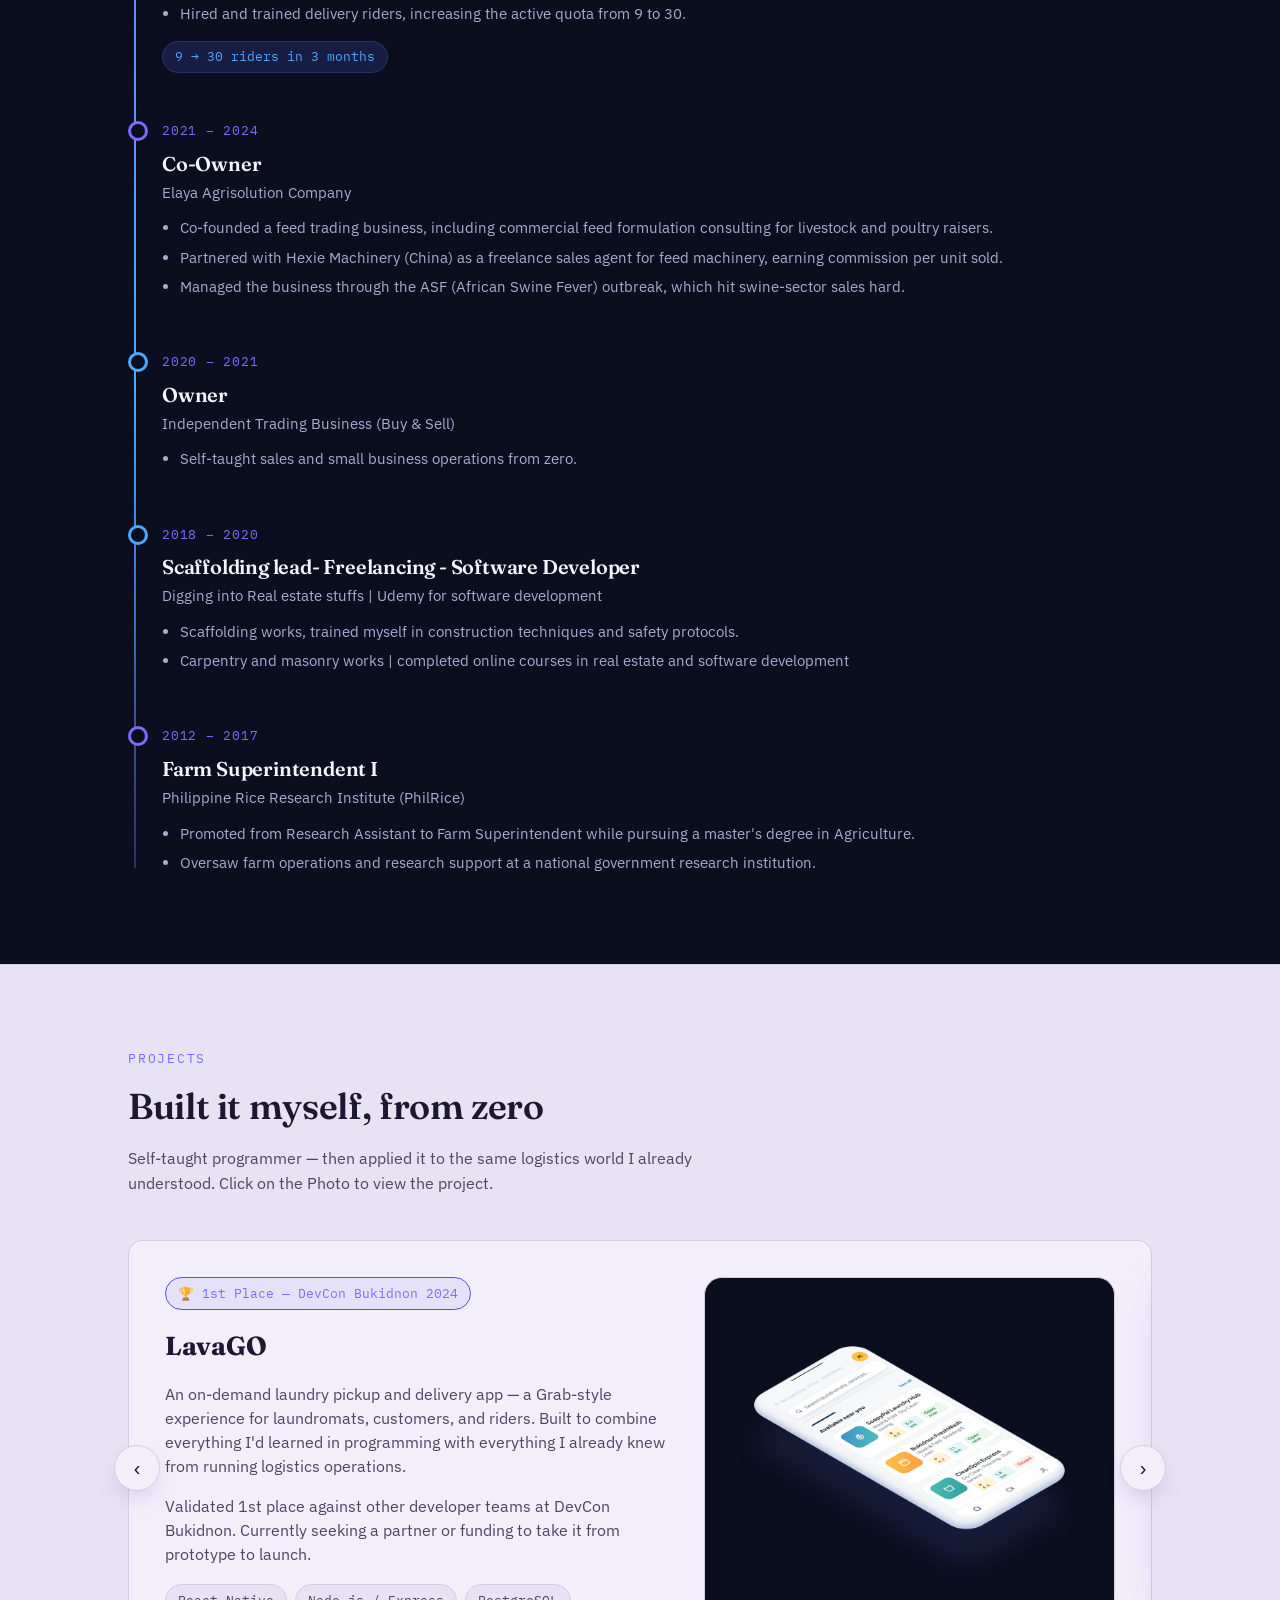
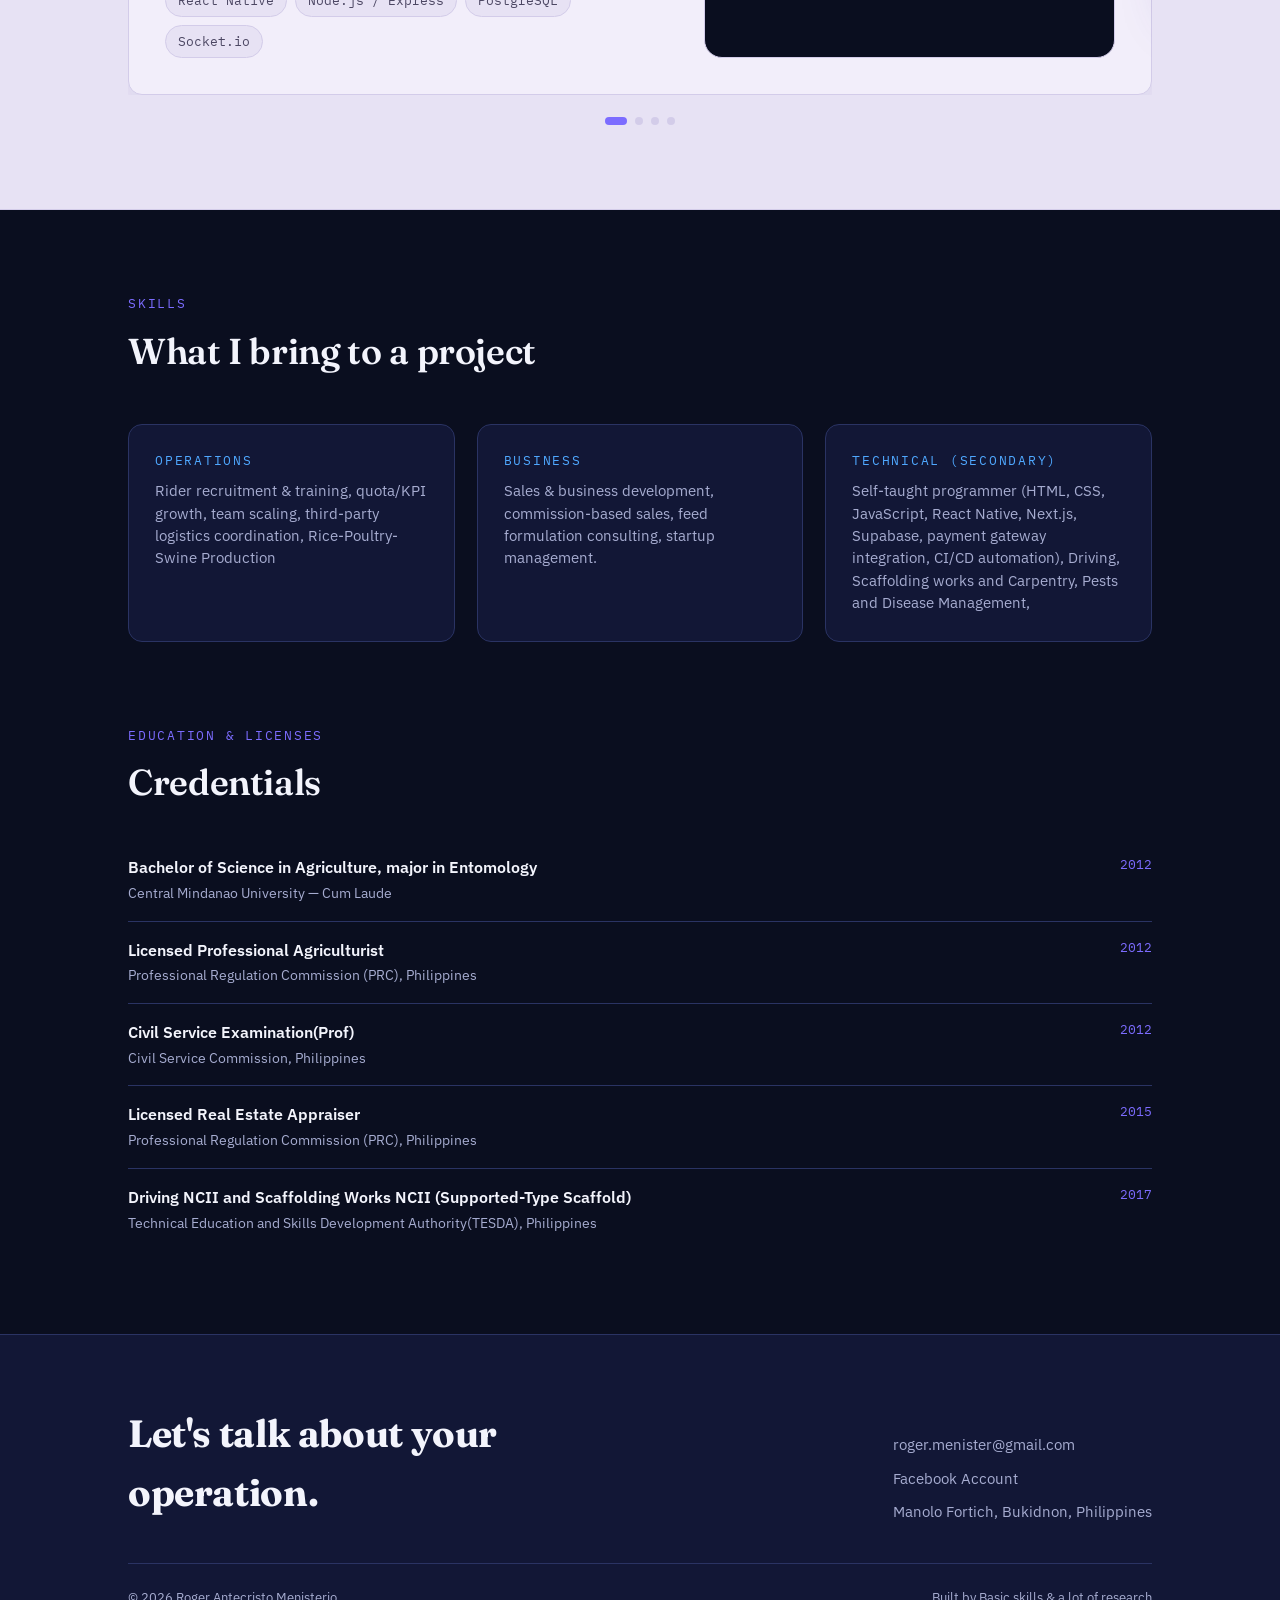
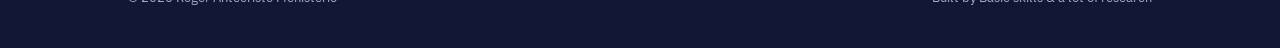
==== commit fe16f730: "update hero section text and modify work experience details" ====
--- a/index.html
+++ b/index.html
@@ -40,7 +40,7 @@
     <div class="hero-grid">
       <div class="hero-text">
         <span class="eyebrow">Operations &amp; Logistics Coordinator · Agriculturist · Software Engineer · Real Estate Appraiser ·Carpenter</span>
-        <h1>I scaled a delivery team from <em>9% riders</em> to <em>100+%</em></h1>
+        <h1>I scaled a delivery team from <em>9% riders</em> to <em>1000%</em></h1>
         <p class="sub">I build the recruiting and training systems that turn a handful of riders into a fast, reliable operation — then I build the software behind it too.</p>
         <div class="hero-ctas">
           <a class="btn btn-primary" href="#work">See the growth</a>
@@ -140,11 +140,11 @@
       </div>
       <div class="stop tealdot">
         <span class="stop-date">2018 – 2020</span>
-        <h3>Scaffolding lead- Foreman-Construction Supervisor</h3>
-        <span class="org">Vinzlab Construction Company</span>
+        <h3>Scaffolding lead- Freelancing - Software Developer</h3>
+        <span class="org">Digging into Real estate stuffs | Udemy for software development</span>
         <ul>
           <li>Scaffolding works, trained myself in construction techniques and safety protocols.</li>
-          <li>Carpentry and masonry works</li>
+          <li>Carpentry and masonry works | completed online courses in real estate and software development</li>
         </ul>
       </div>
 
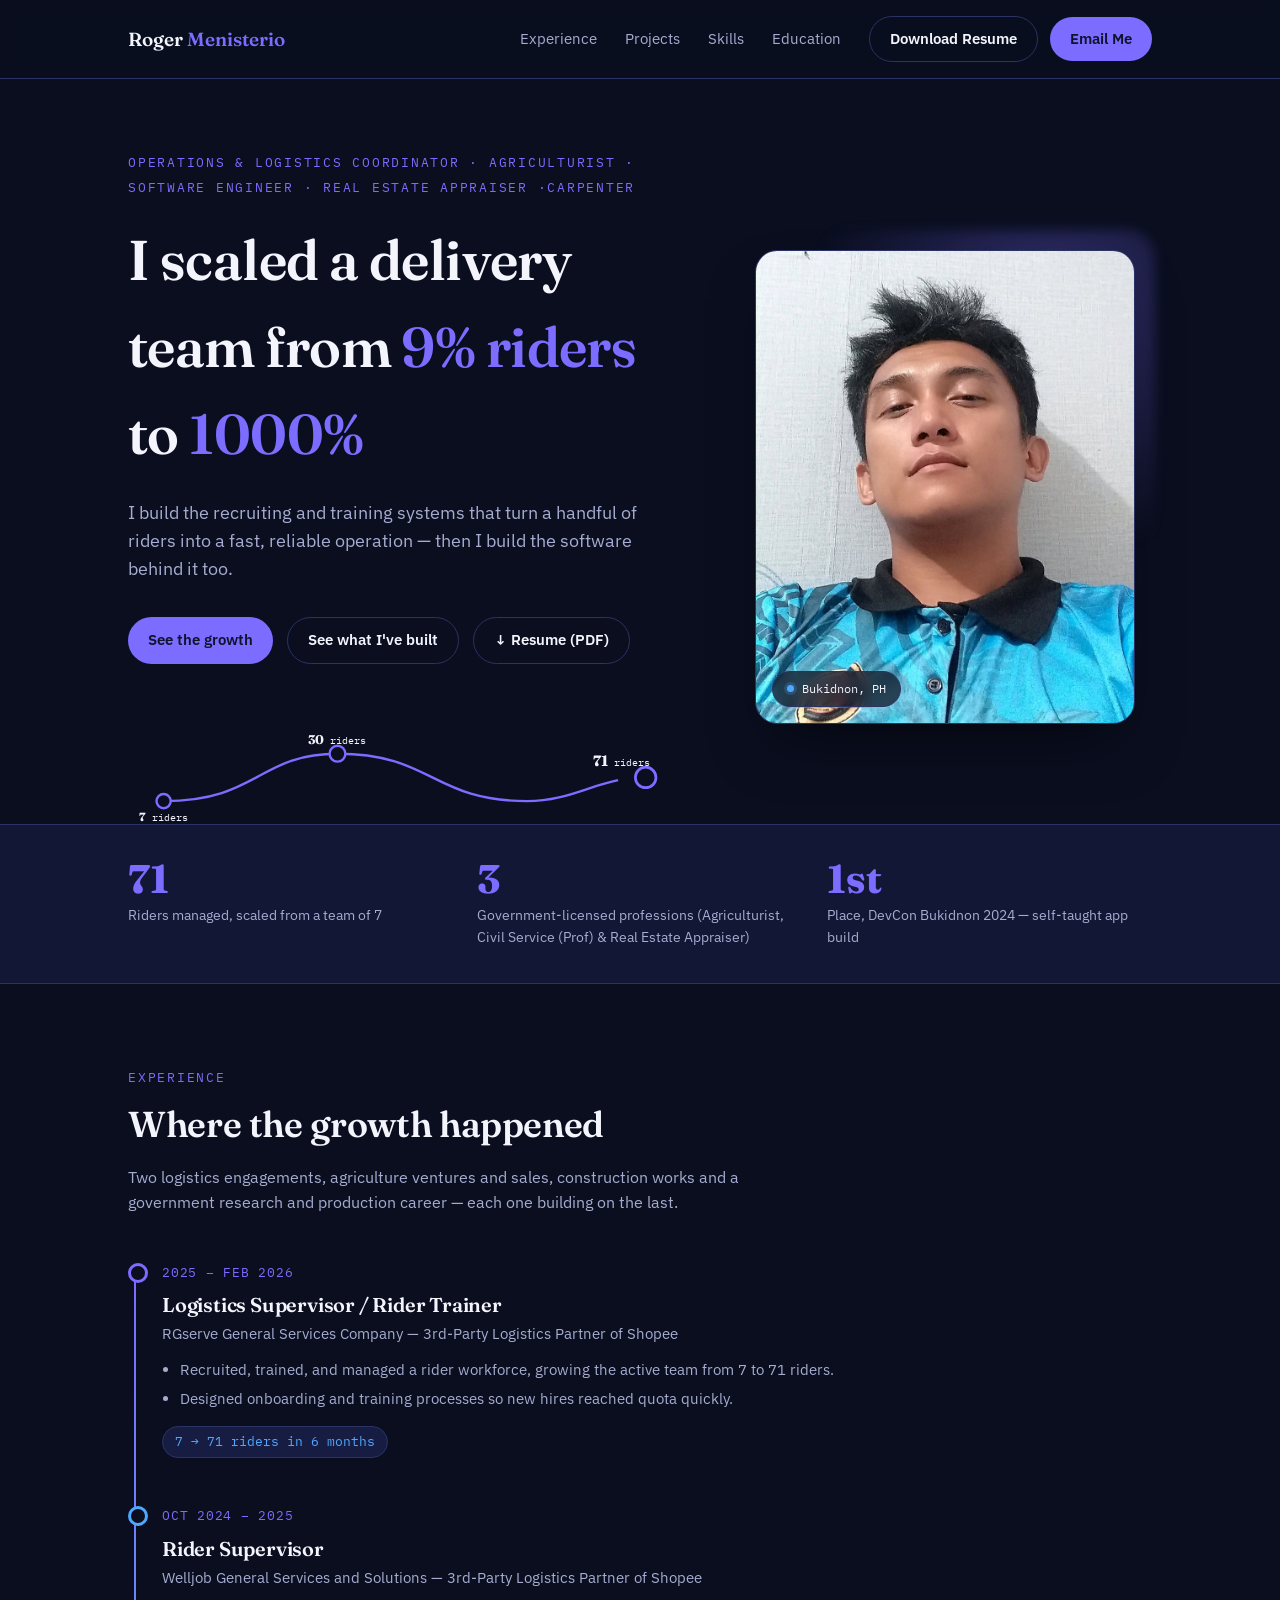
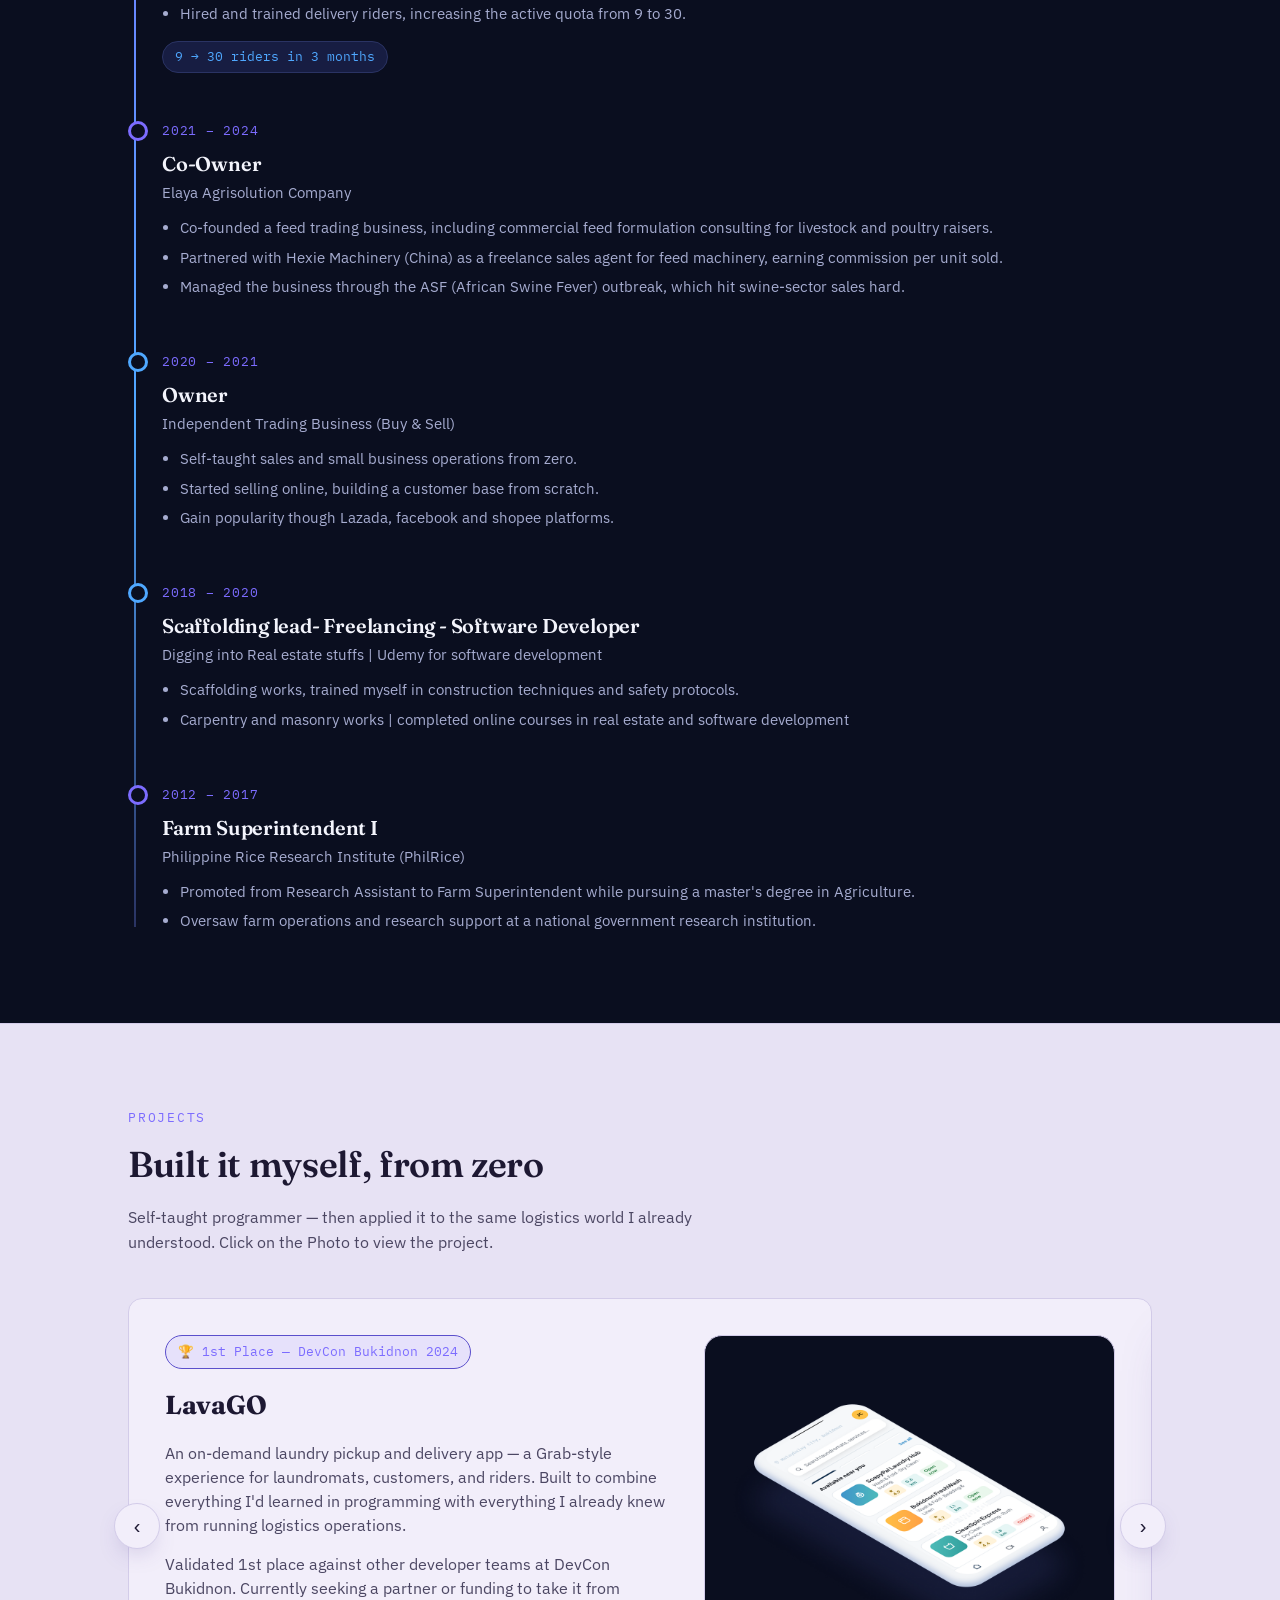
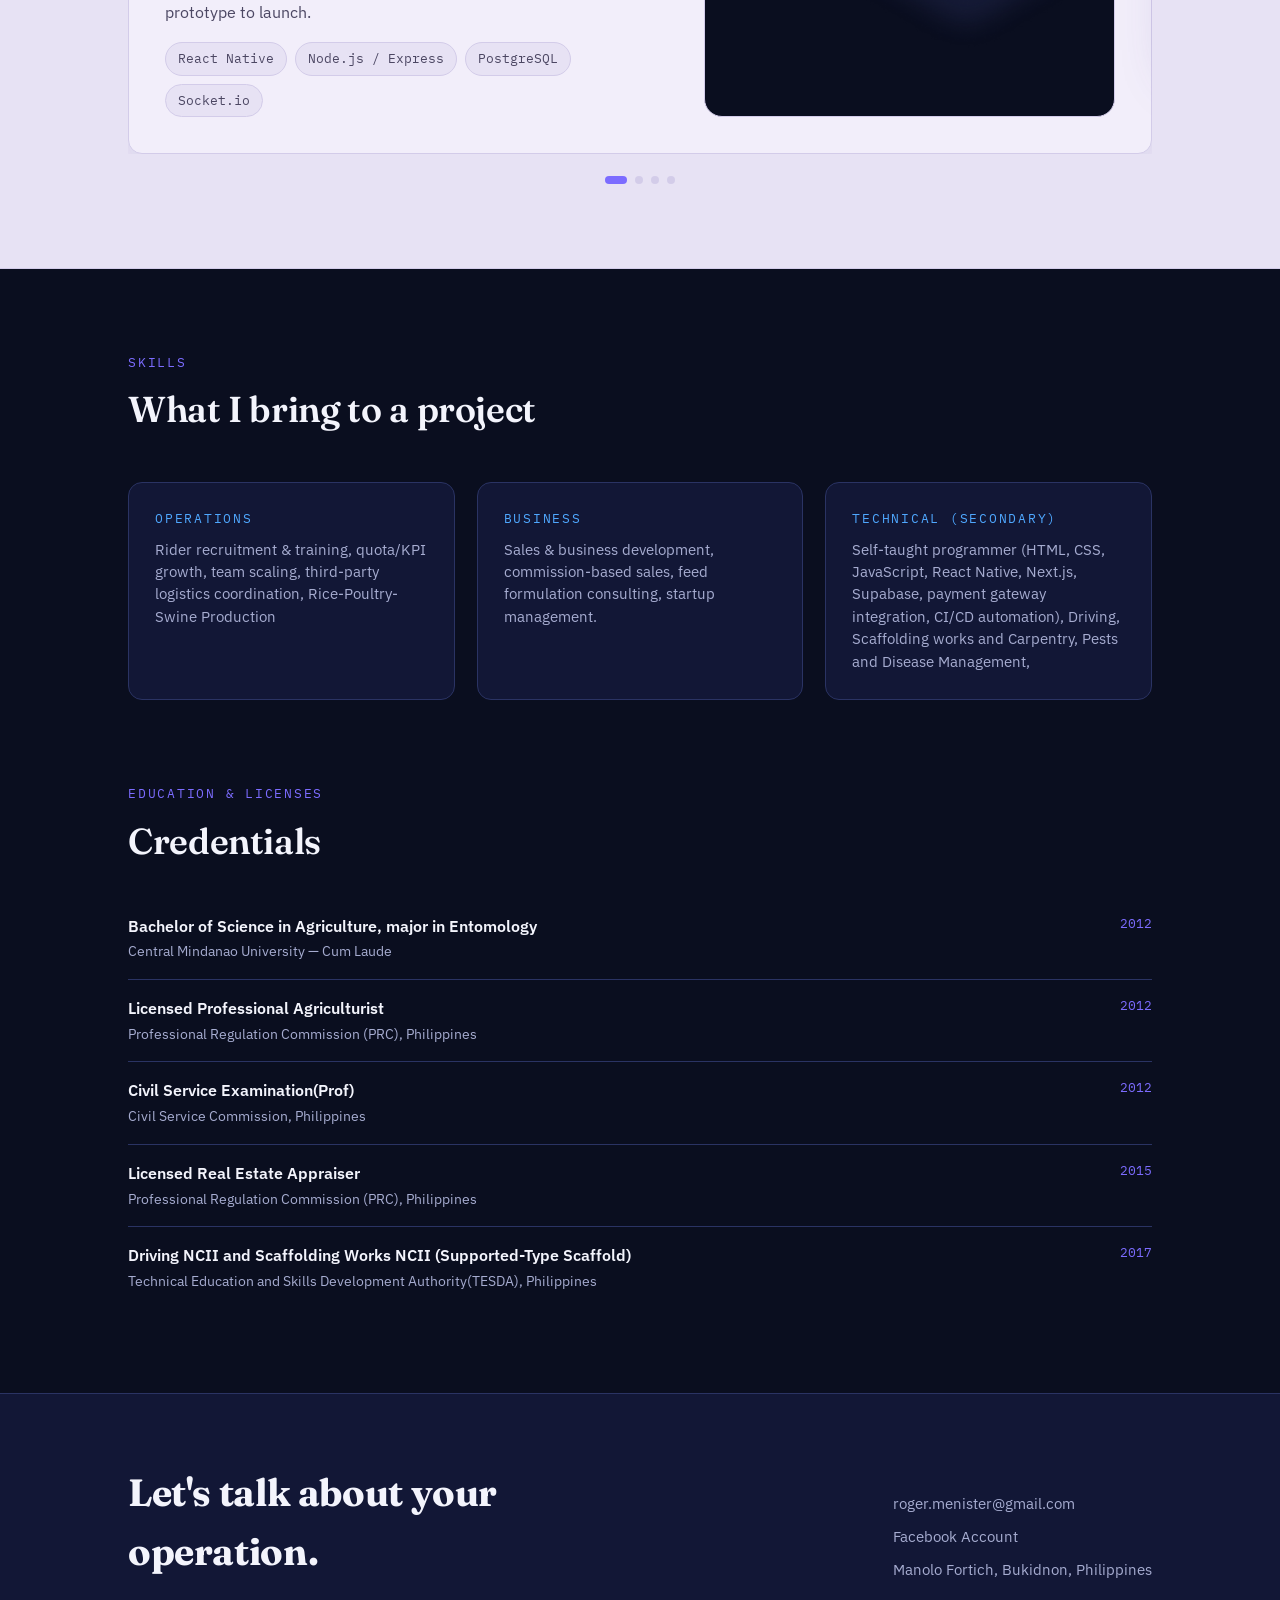
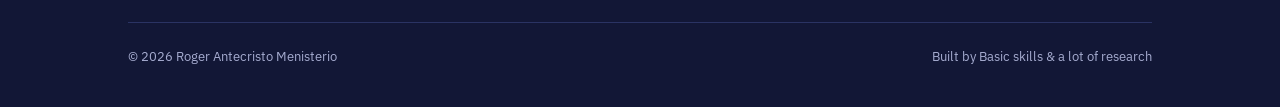
==== commit b9d083f4: "add new sales experience details to work section" ====
--- a/index.html
+++ b/index.html
@@ -136,6 +136,9 @@
         <span class="org">Independent Trading Business (Buy &amp; Sell)</span>
         <ul>
           <li>Self-taught sales and small business operations from zero.</li>
+          <li>Started selling online, building a customer base from scratch.</li>
+          <li>Gain popularity though Lazada, facebook and shopee platforms.</li>
+
         </ul>
       </div>
       <div class="stop tealdot">
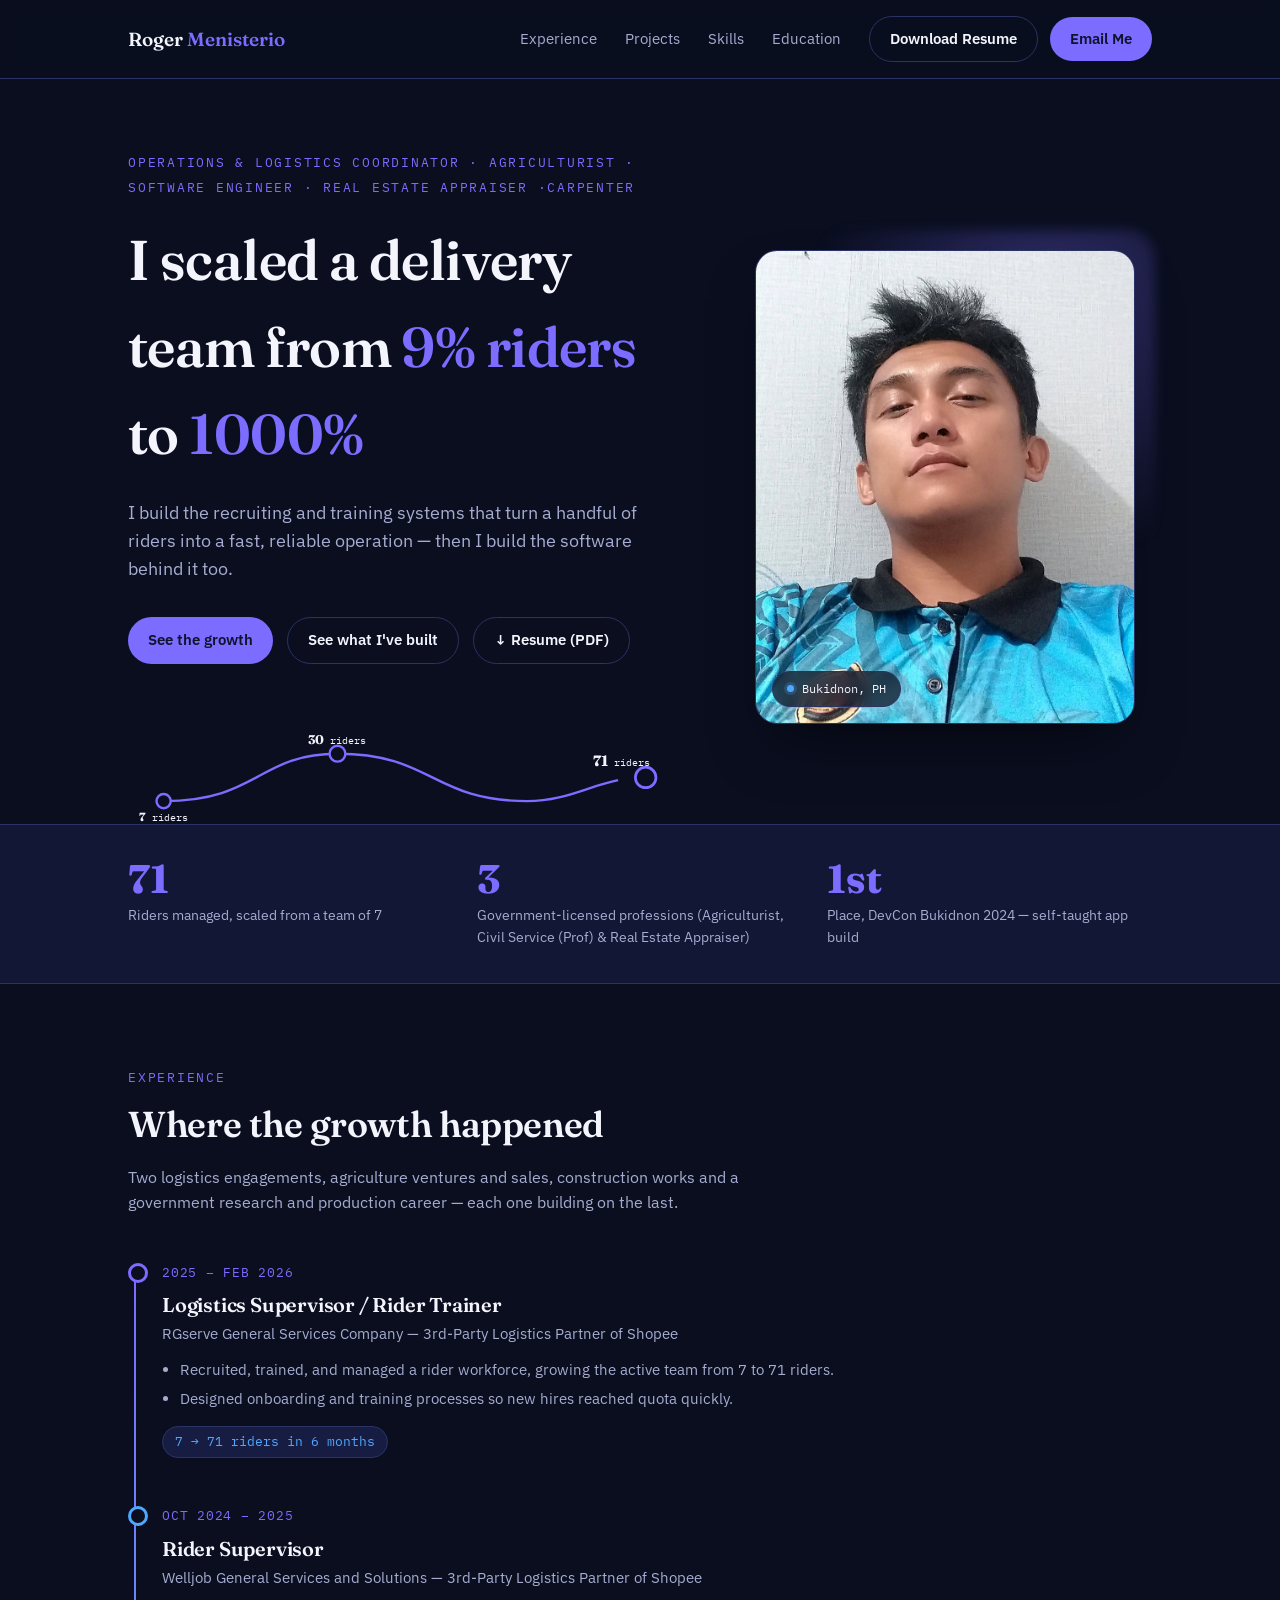
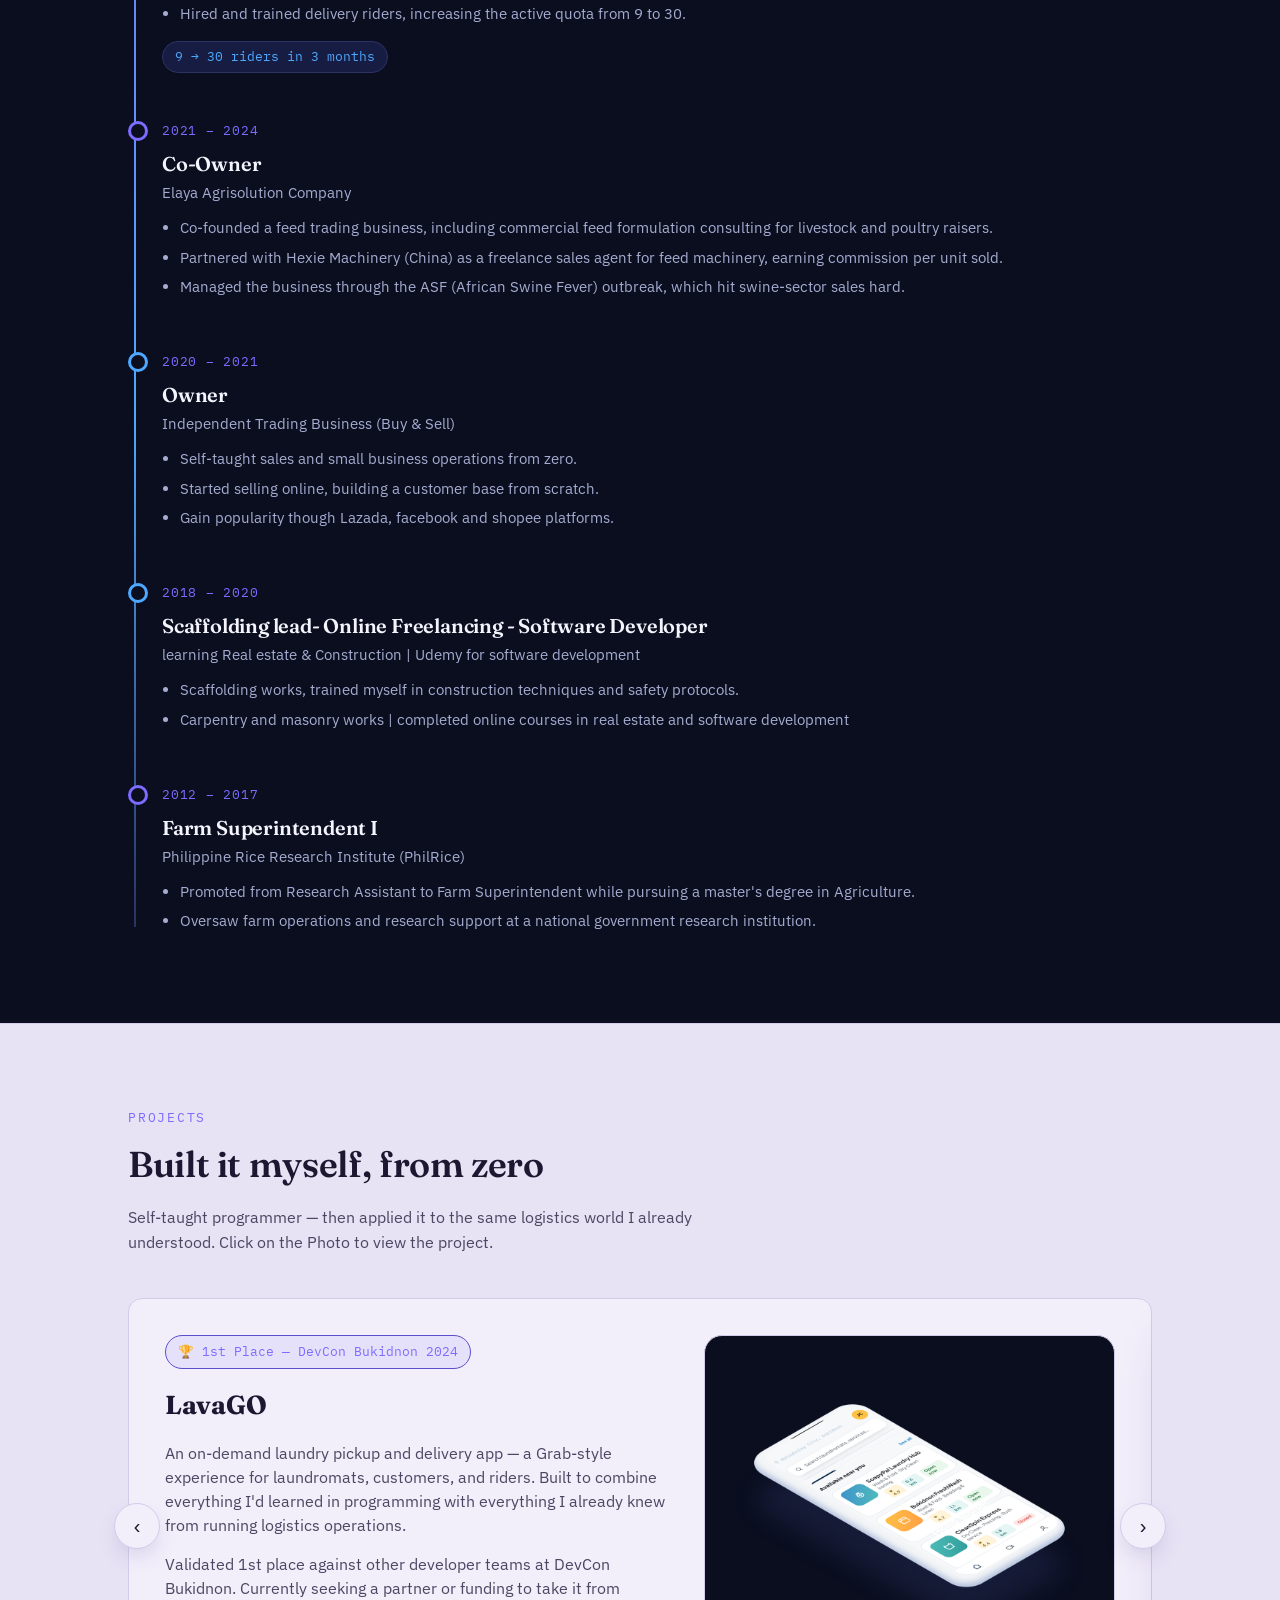
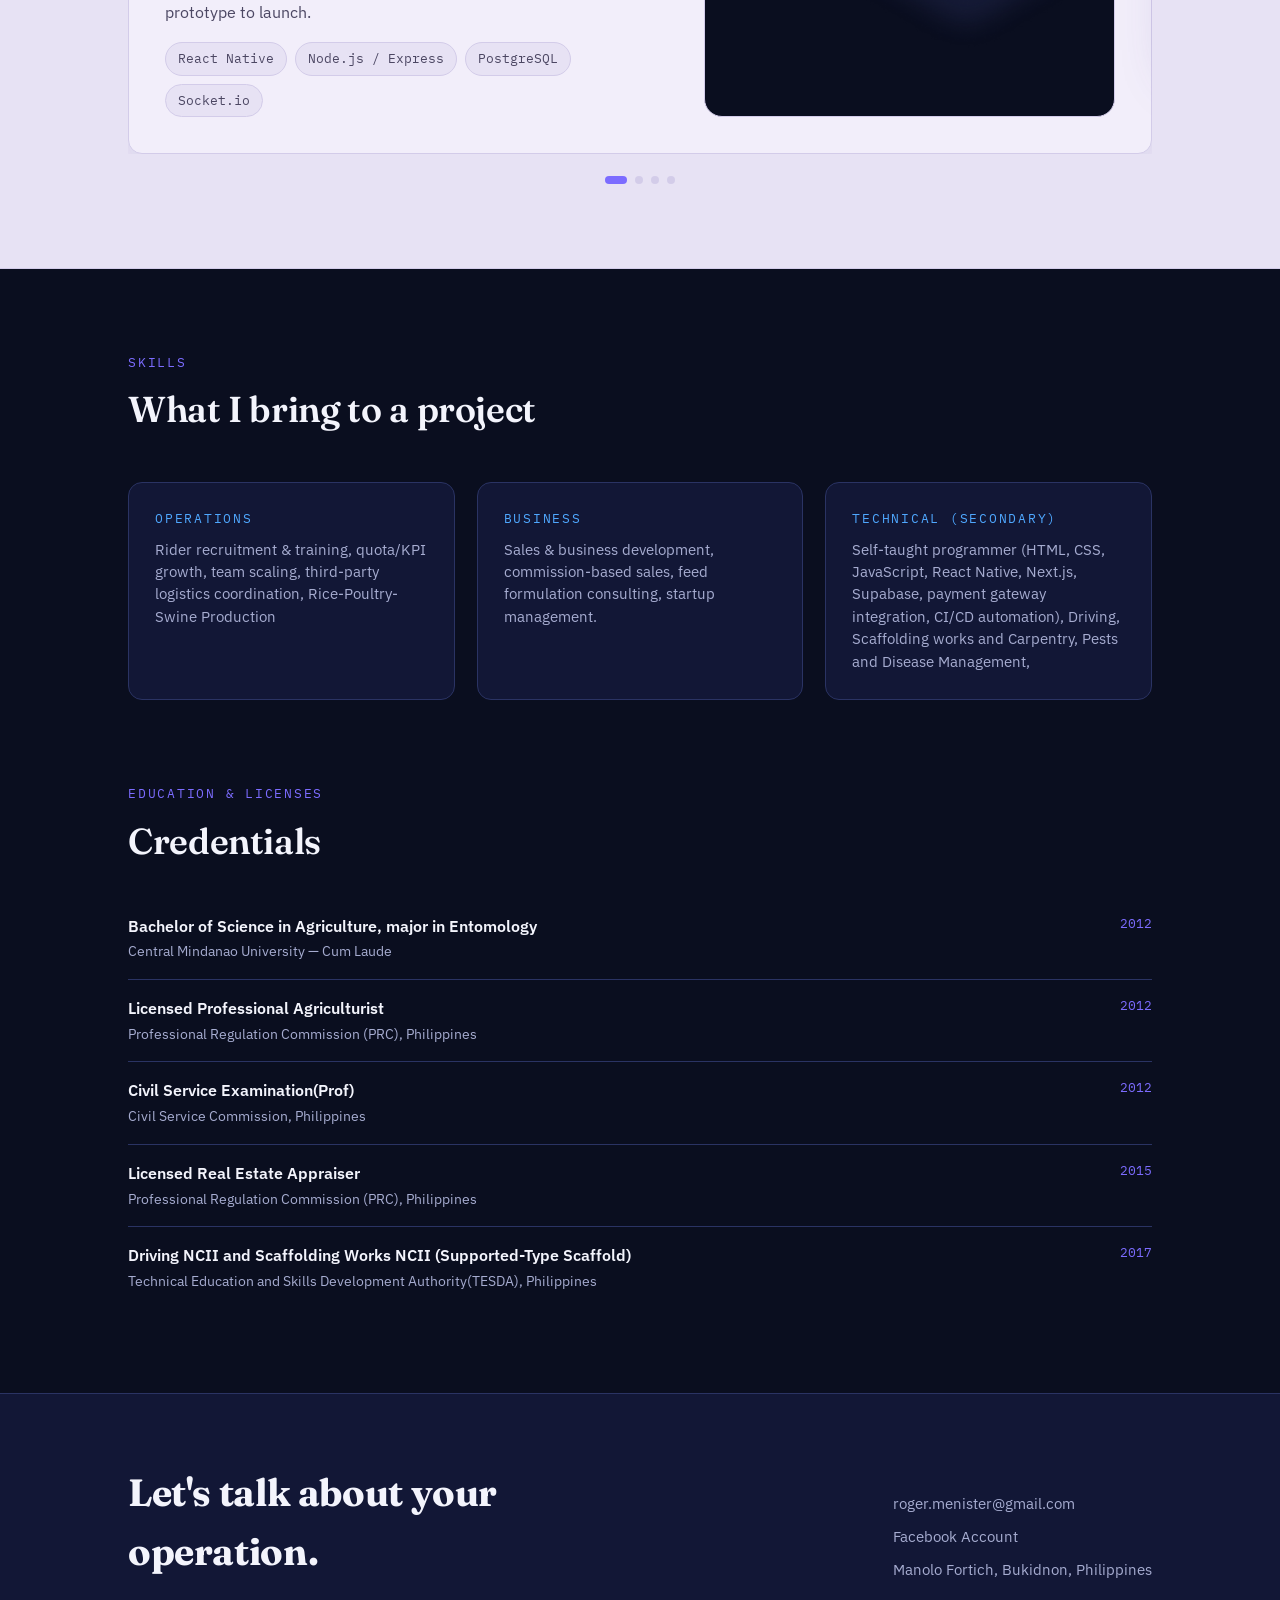
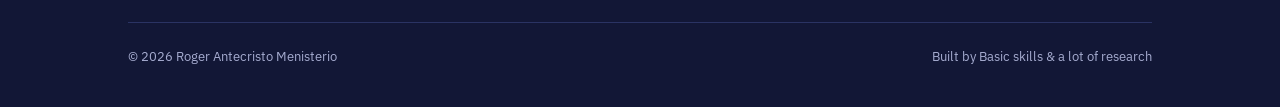
==== commit 5ba9f053: "update work experience details and add link to Feedmaster app" ====
--- a/index.html
+++ b/index.html
@@ -143,8 +143,8 @@
       </div>
       <div class="stop tealdot">
         <span class="stop-date">2018 – 2020</span>
-        <h3>Scaffolding lead- Freelancing - Software Developer</h3>
-        <span class="org">Digging into Real estate stuffs | Udemy for software development</span>
+        <h3>Scaffolding lead- Online Freelancing - Software Developer</h3>
+        <span class="org">learning Real estate & Construction | Udemy for software development</span>
         <ul>
           <li>Scaffolding works, trained myself in construction techniques and safety protocols.</li>
           <li>Carpentry and masonry works | completed online courses in real estate and software development</li>
@@ -241,7 +241,7 @@
                 </a>
               </div>
               <div class="app-mock">
-                <a href="" target="_blank">
+                <a href="https://feedmasterph.com/" target="_blank">
                   <img src="image/feedmaster-ph.png" alt="LavaGO app preview" style="width:100%; height:100%; object-fit:contain;">
                 </a>
               </div>
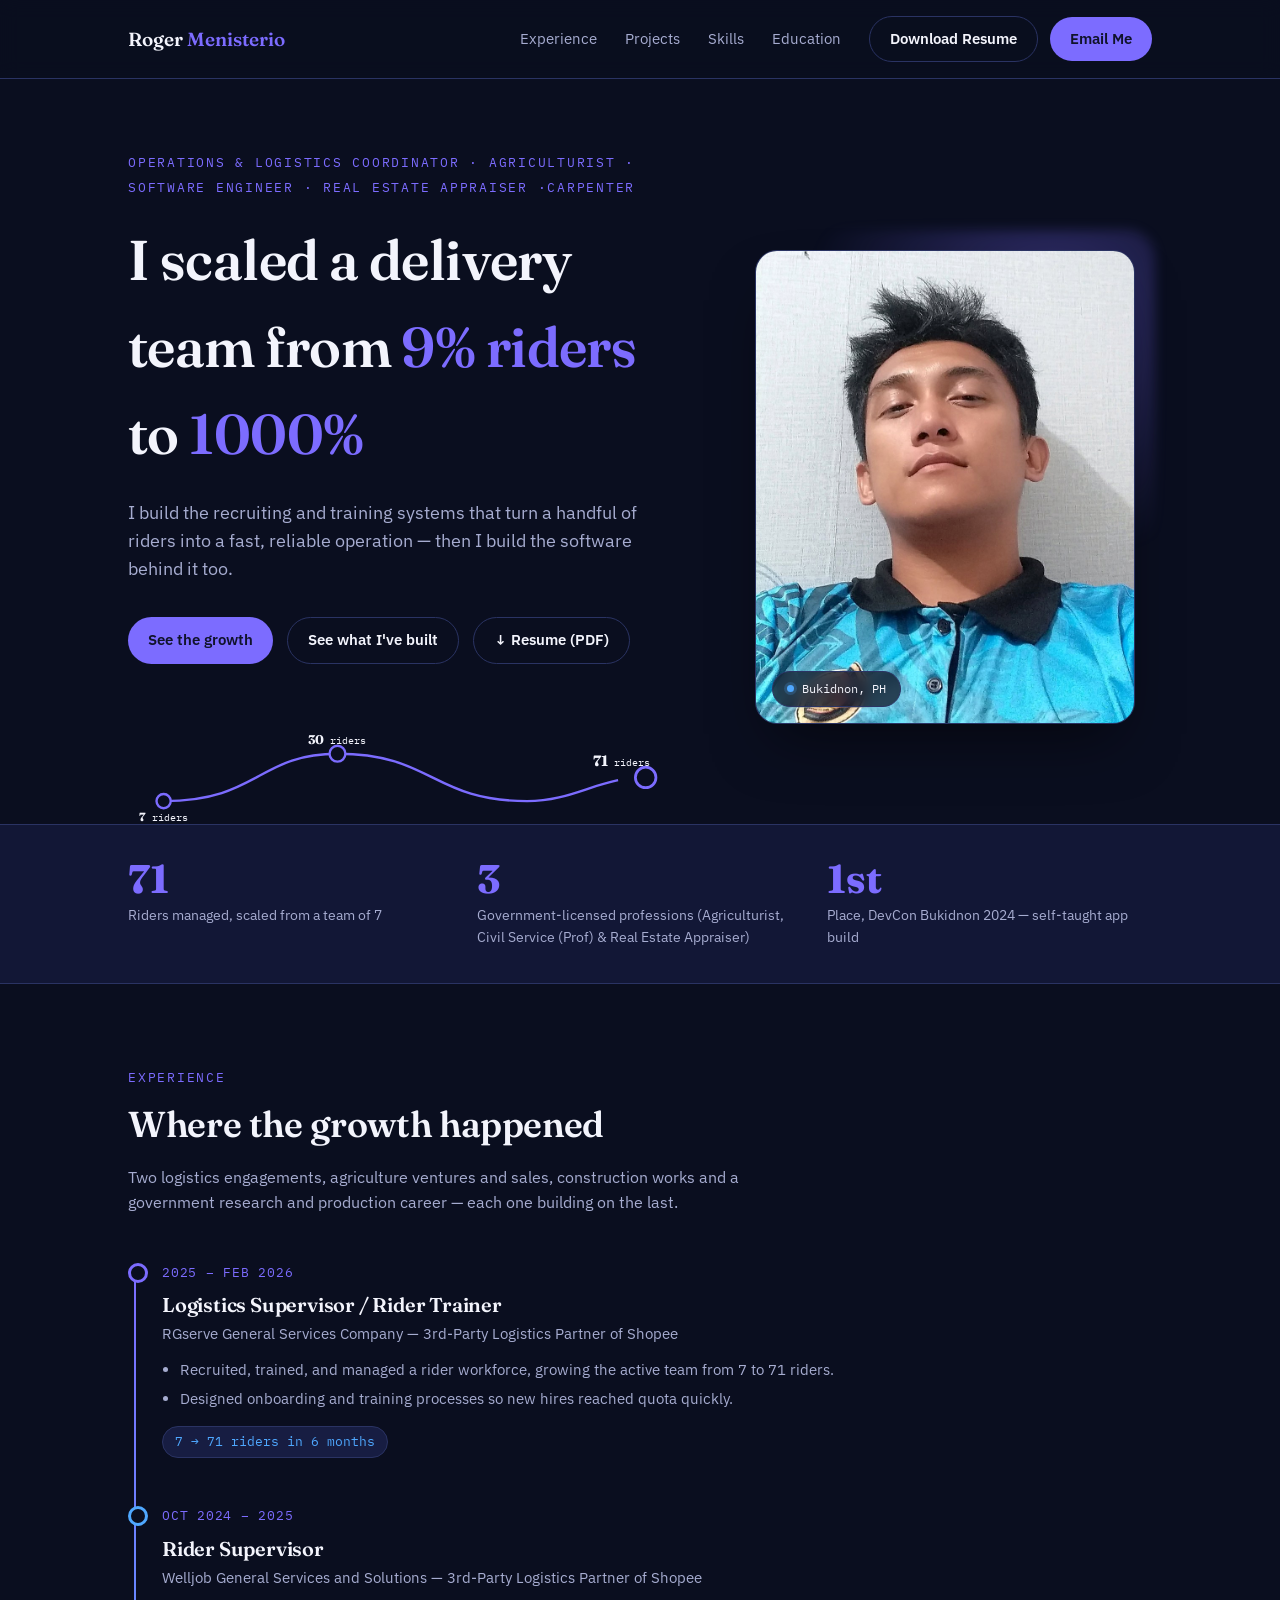
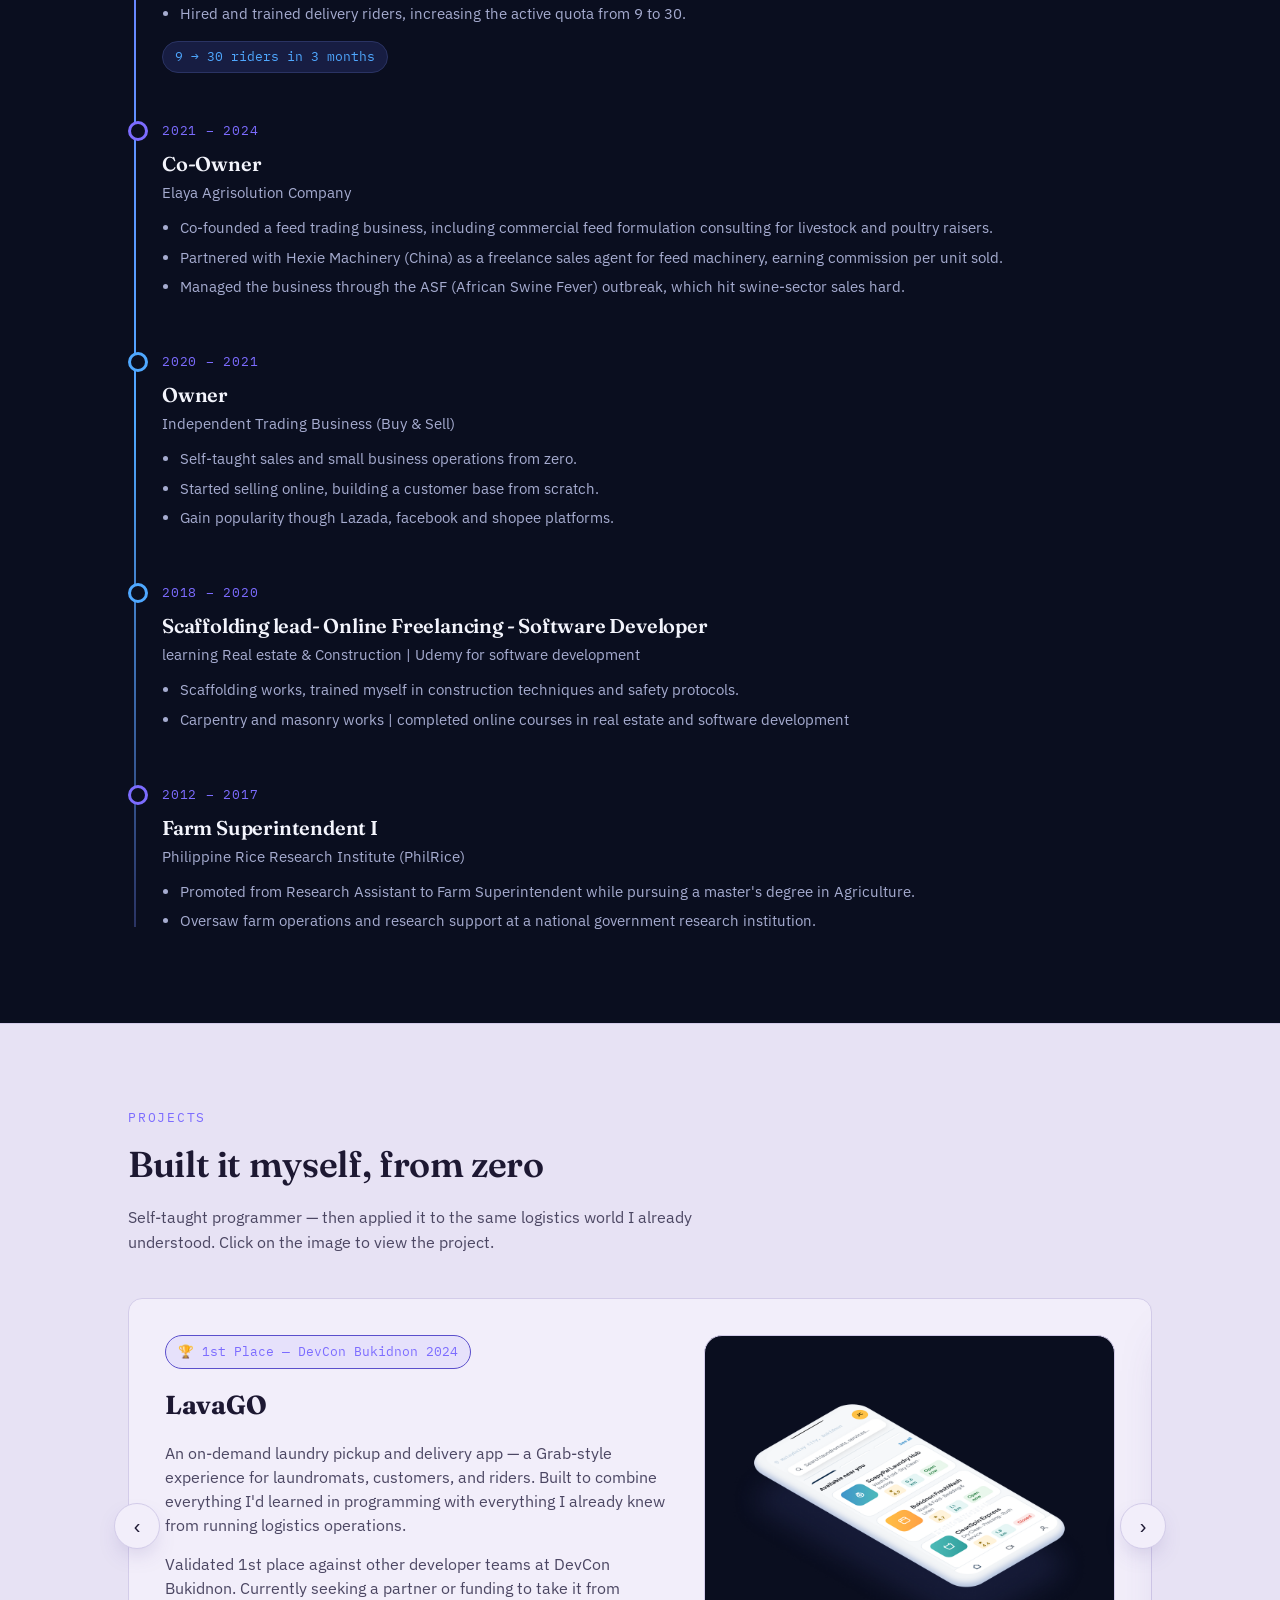
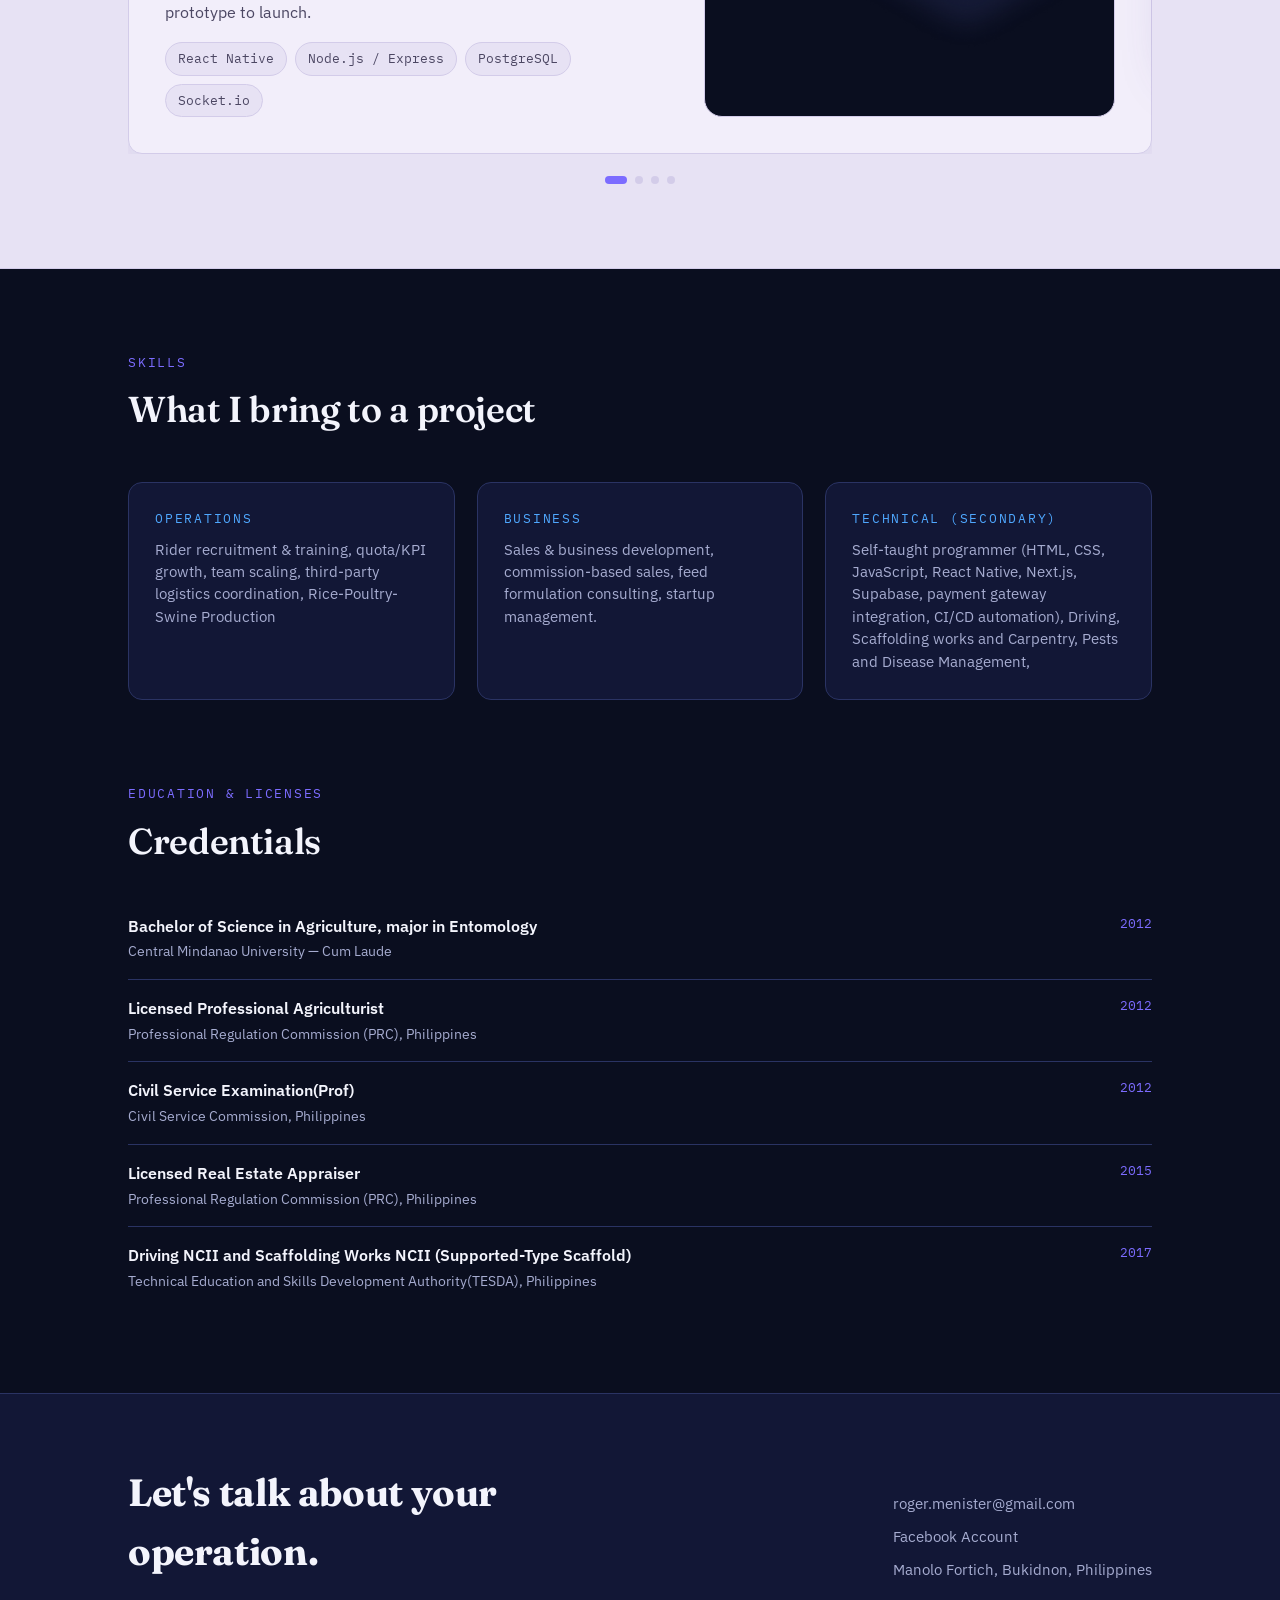
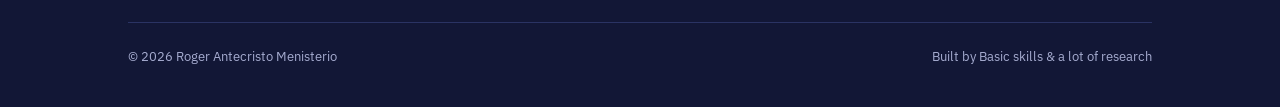
==== commit e4c17fd1: "from photo to image edit" ====
--- a/index.html
+++ b/index.html
@@ -169,7 +169,7 @@
     <div class="section-head">
       <span class="eyebrow">Projects</span>
       <h2>Built it myself, from zero</h2>
-      <p>Self-taught programmer — then applied it to the same logistics world I already understood. Click on the Photo to view the project.</p>
+      <p>Self-taught programmer — then applied it to the same logistics world I already understood. Click on the image to view the project.</p>
     </div>
 
     <div class="carousel" id="project-carousel">
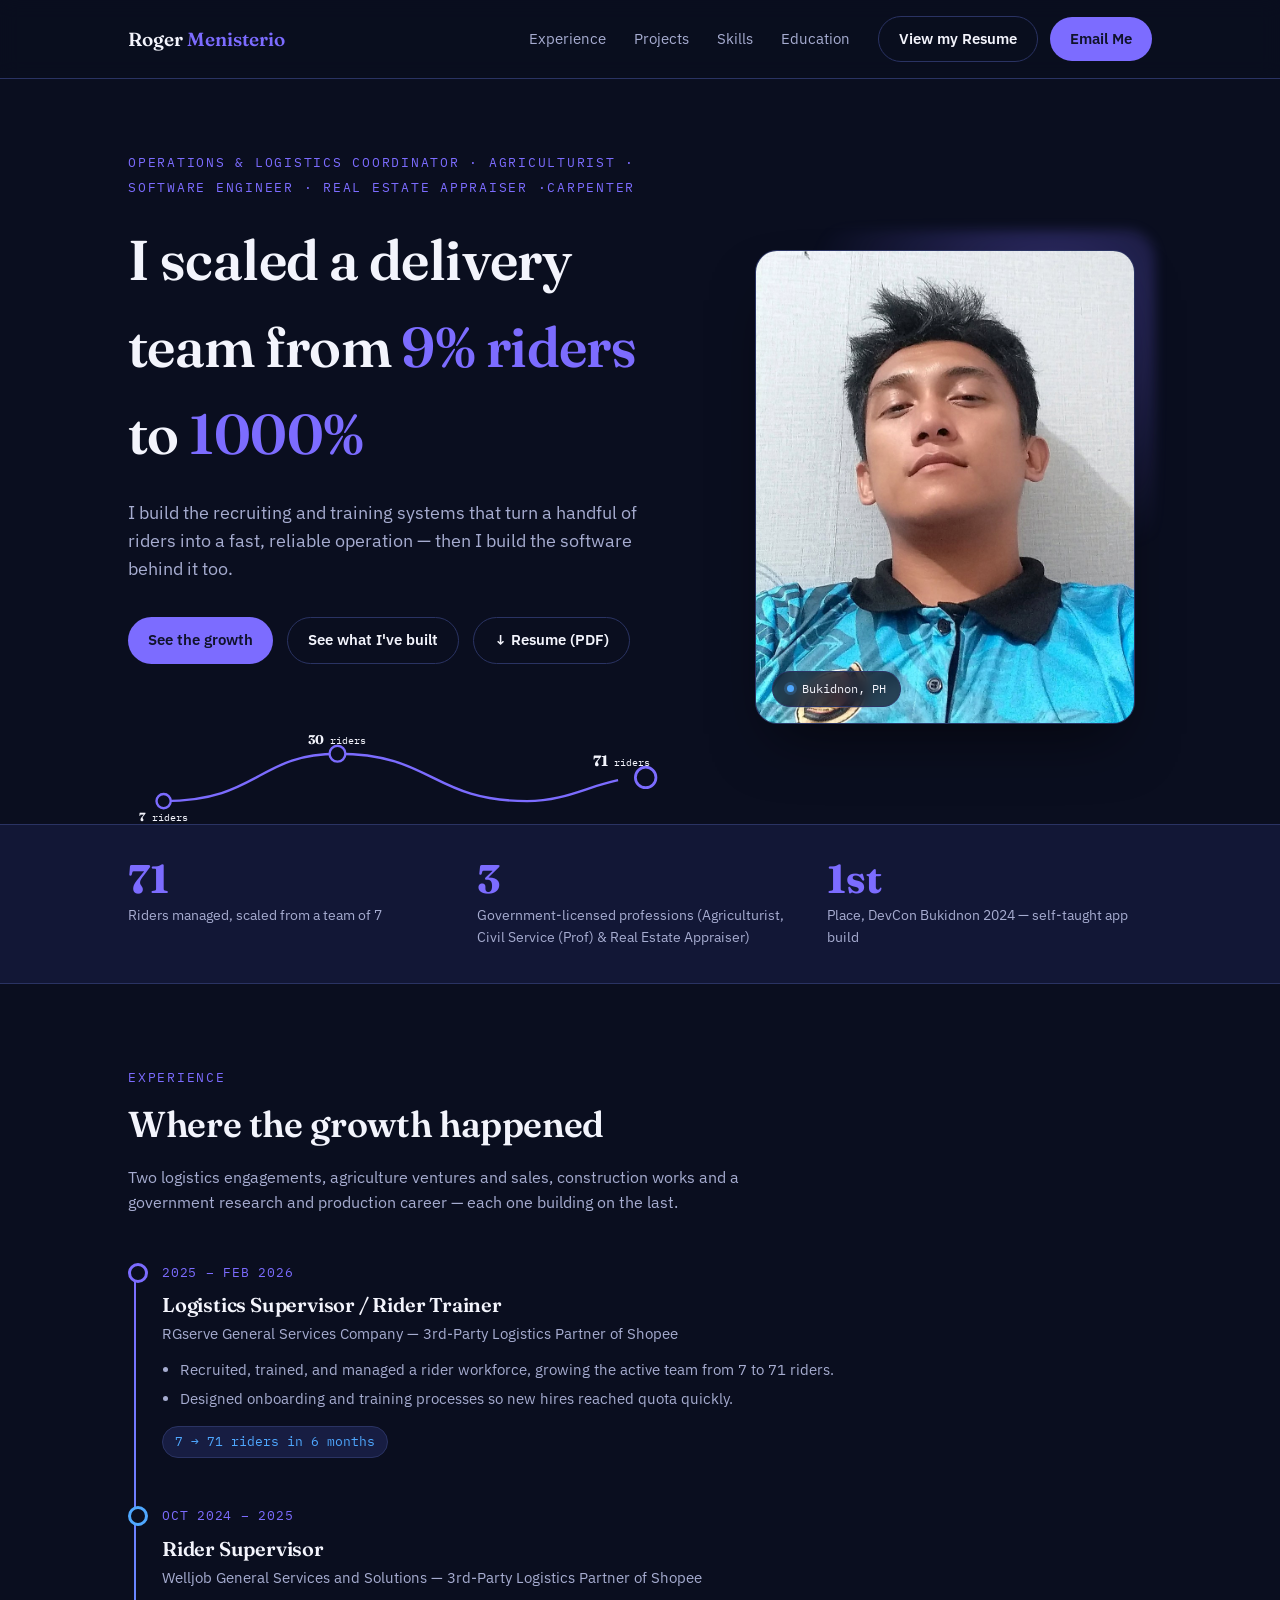
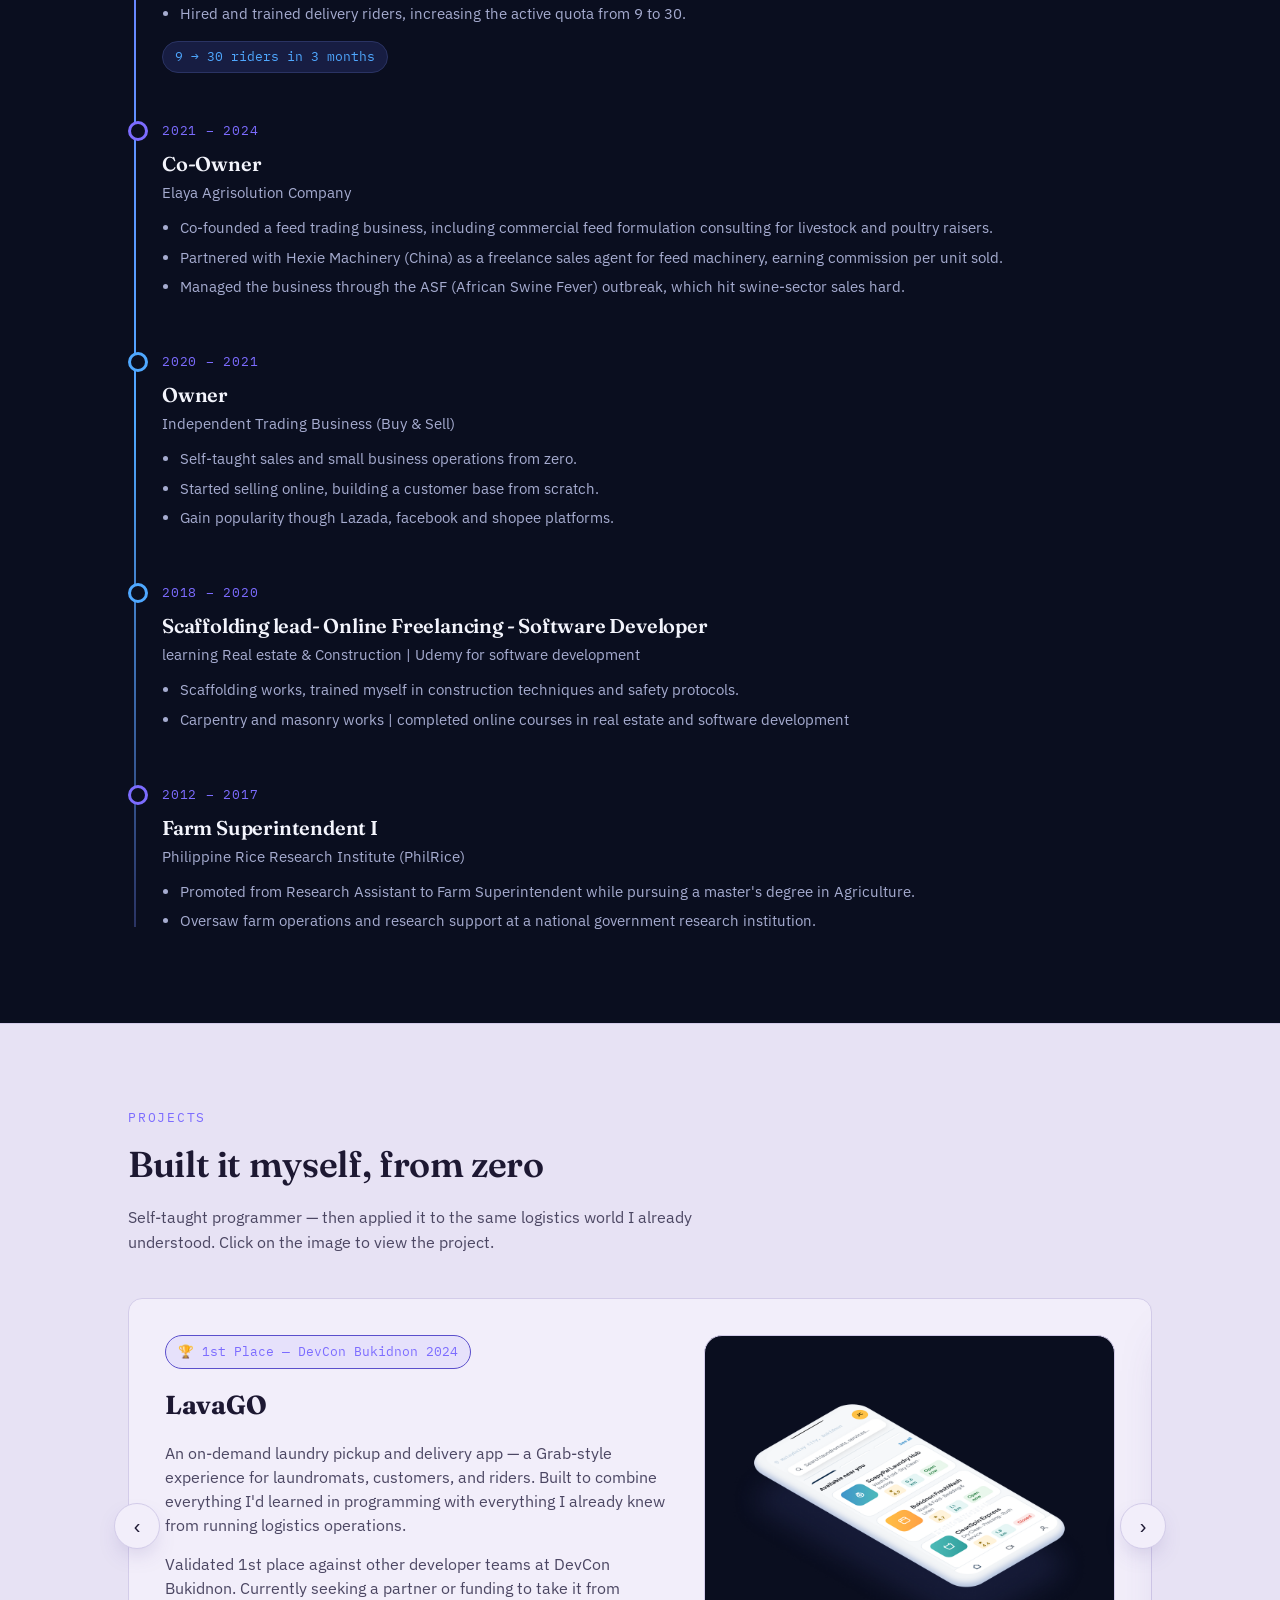
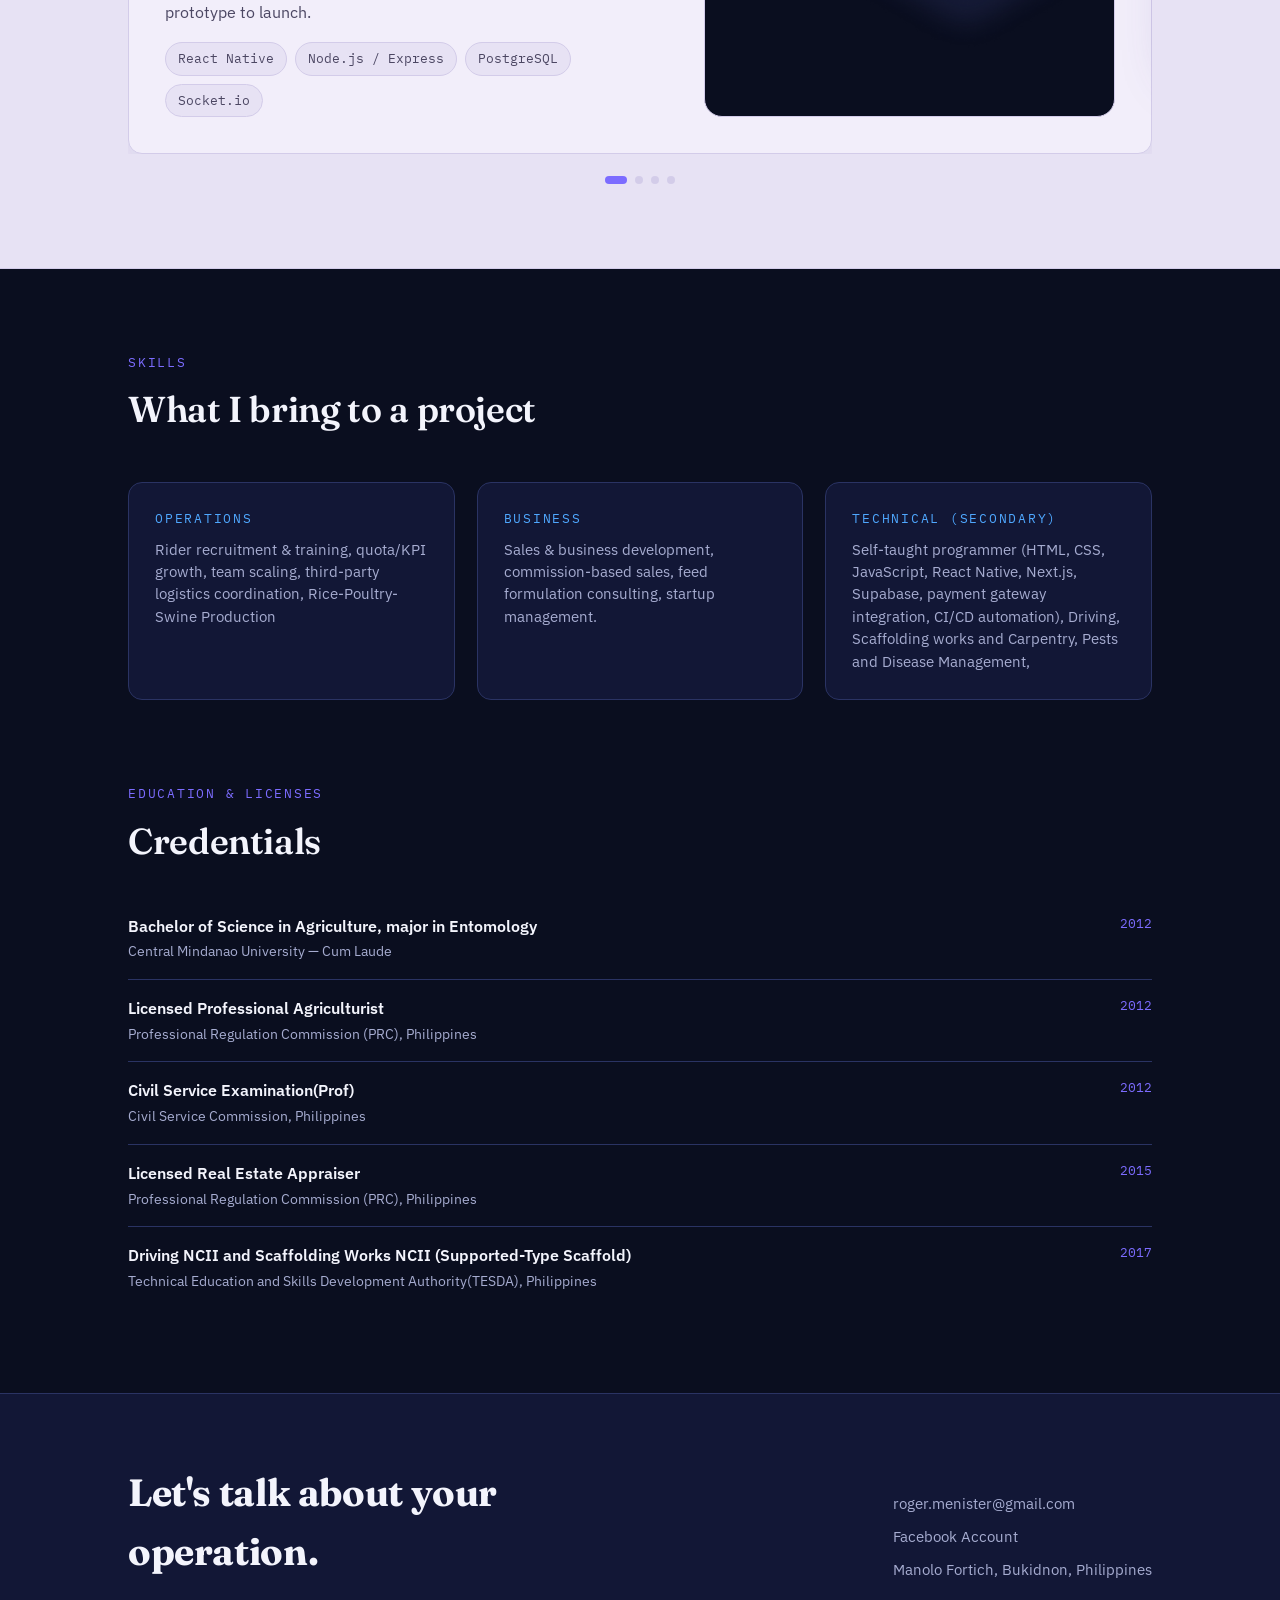
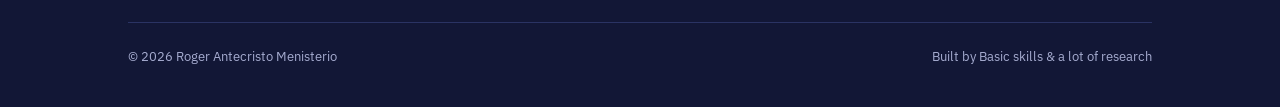
==== commit 5ac61691: "Refactor code structure for improved readability and maintainability" ====
--- a/index.html
+++ b/index.html
@@ -24,7 +24,7 @@
         <a href="#education">Education</a>
       </nav>
       <div class="header-actions">
-        <a class="btn btn-ghost" id="resume-btn" href="https://drive.google.com/uc?export=download&id=16iH8aha3kYG5c7ymf8ZeNE4A8_jQozPO" target="_blank" rel="noopener">Download Resume</a>
+        <a class="btn btn-ghost" id="resume-btn" href="https://drive.google.com/file/d/1sF2UYeaE-GenWO94RRZ52n1hdNYtZ4p1/view?usp=sharing" target="_blank" rel="noopener">View my Resume</a>
         <a class="btn btn-primary" href="mailto:roger.menister@gmail.com" target="_blank" rel="noopener">Email Me</a>
       </div>
     </div>
@@ -45,7 +45,7 @@
         <div class="hero-ctas">
           <a class="btn btn-primary" href="#work">See the growth</a>
           <a class="btn btn-ghost" href="#projects">See what I've built</a>
-          <a class="btn btn-ghost" href="https://drive.google.com/uc?export=download&id=16iH8aha3kYG5c7ymf8ZeNE4A8_jQozPO" target="_blank" rel="noopener">↓ Resume (PDF)</a>
+          <a class="btn btn-ghost" href="https://drive.google.com/file/d/1sF2UYeaE-GenWO94RRZ52n1hdNYtZ4p1/view?usp=sharing" target="_blank" rel="noopener">↓ Resume (PDF)</a>
         </div>
 
         <div class="route hero-route-wrap" aria-hidden="true">
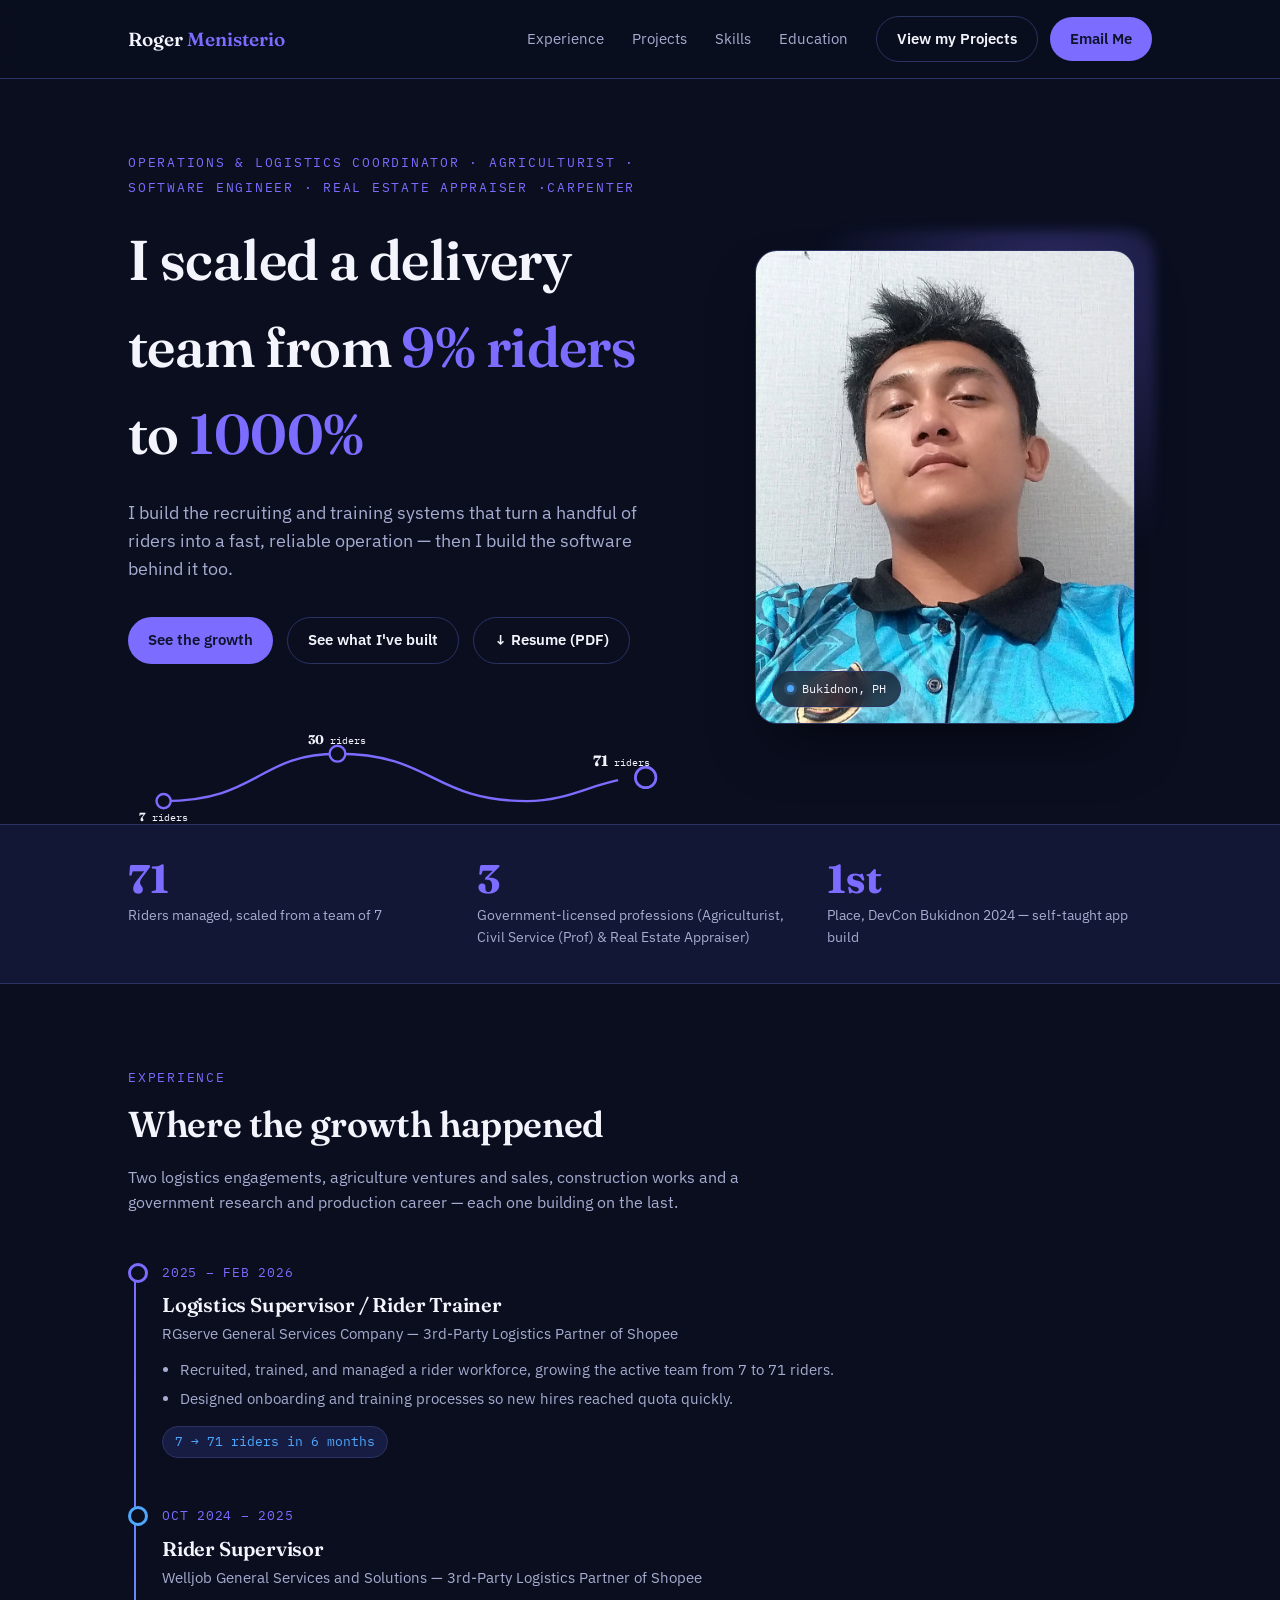
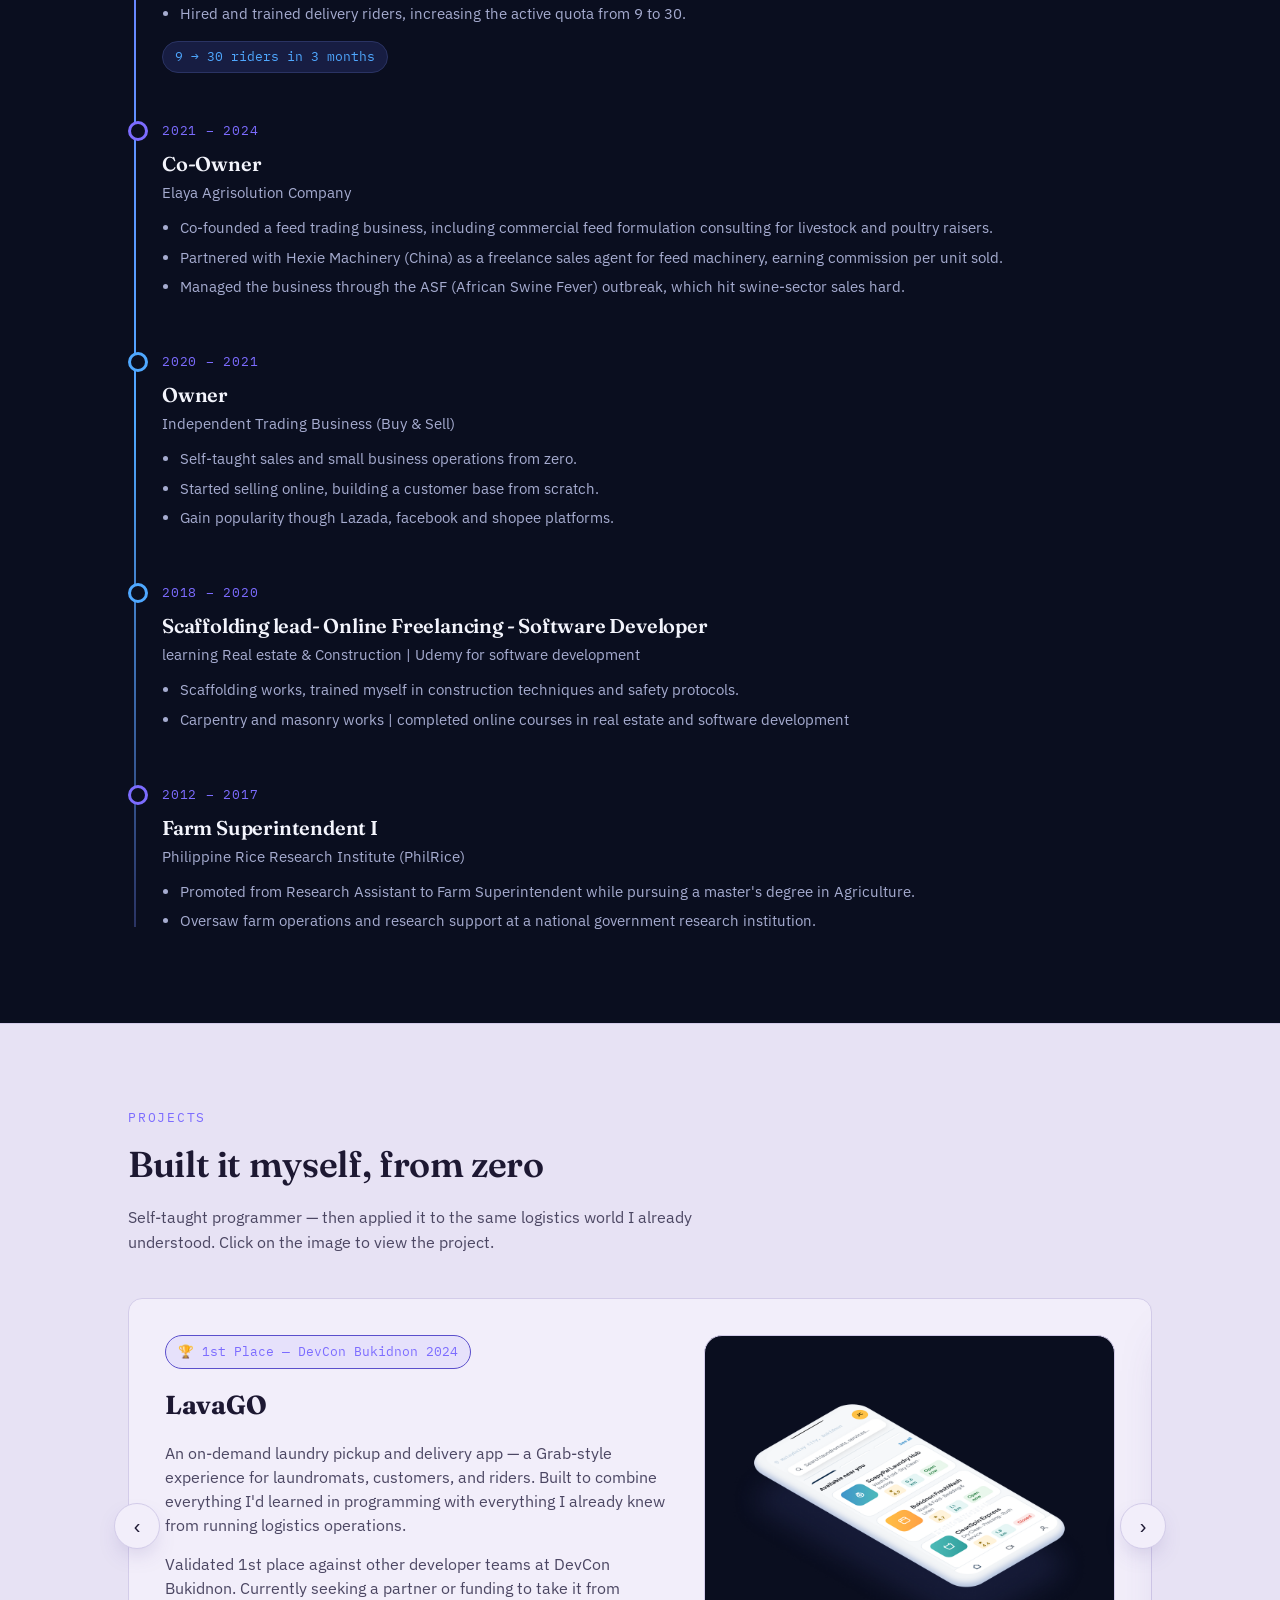
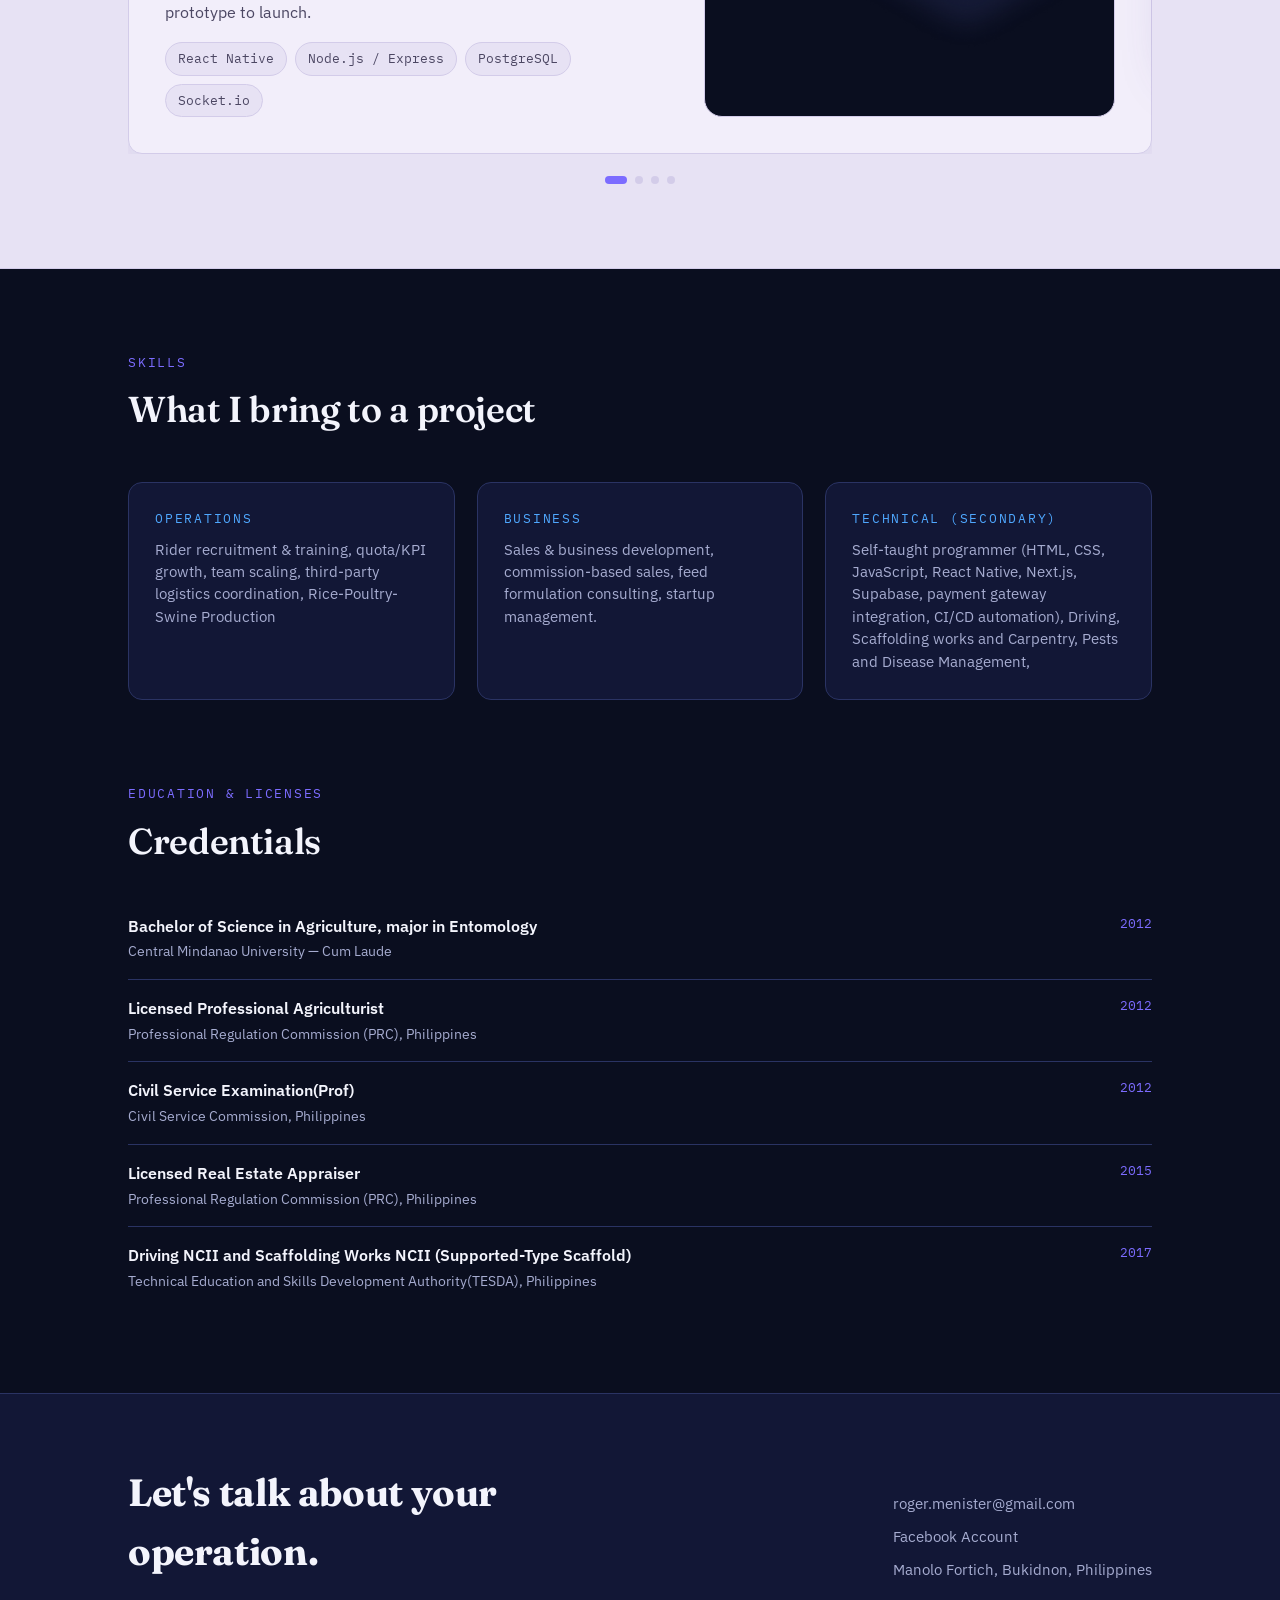
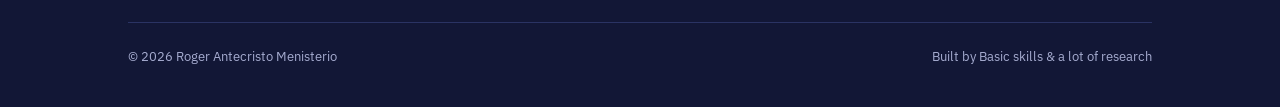
==== commit 90324be3: "update resume link to point to projects section" ====
--- a/index.html
+++ b/index.html
@@ -24,7 +24,7 @@
         <a href="#education">Education</a>
       </nav>
       <div class="header-actions">
-        <a class="btn btn-ghost" id="resume-btn" href="https://drive.google.com/file/d/1sF2UYeaE-GenWO94RRZ52n1hdNYtZ4p1/view?usp=sharing" target="_blank" rel="noopener">View my Resume</a>
+        <a class="btn btn-ghost" id="resume-btn" href="#projects" target="_blank" rel="noopener">View my Projects</a>
         <a class="btn btn-primary" href="mailto:roger.menister@gmail.com" target="_blank" rel="noopener">Email Me</a>
       </div>
     </div>
@@ -45,7 +45,7 @@
         <div class="hero-ctas">
           <a class="btn btn-primary" href="#work">See the growth</a>
           <a class="btn btn-ghost" href="#projects">See what I've built</a>
-          <a class="btn btn-ghost" href="https://drive.google.com/file/d/1sF2UYeaE-GenWO94RRZ52n1hdNYtZ4p1/view?usp=sharing" target="_blank" rel="noopener">↓ Resume (PDF)</a>
+          <a class="btn btn-ghost" href="#work" target="_blank" rel="noopener">↓ Resume (PDF)</a>
         </div>
 
         <div class="route hero-route-wrap" aria-hidden="true">
